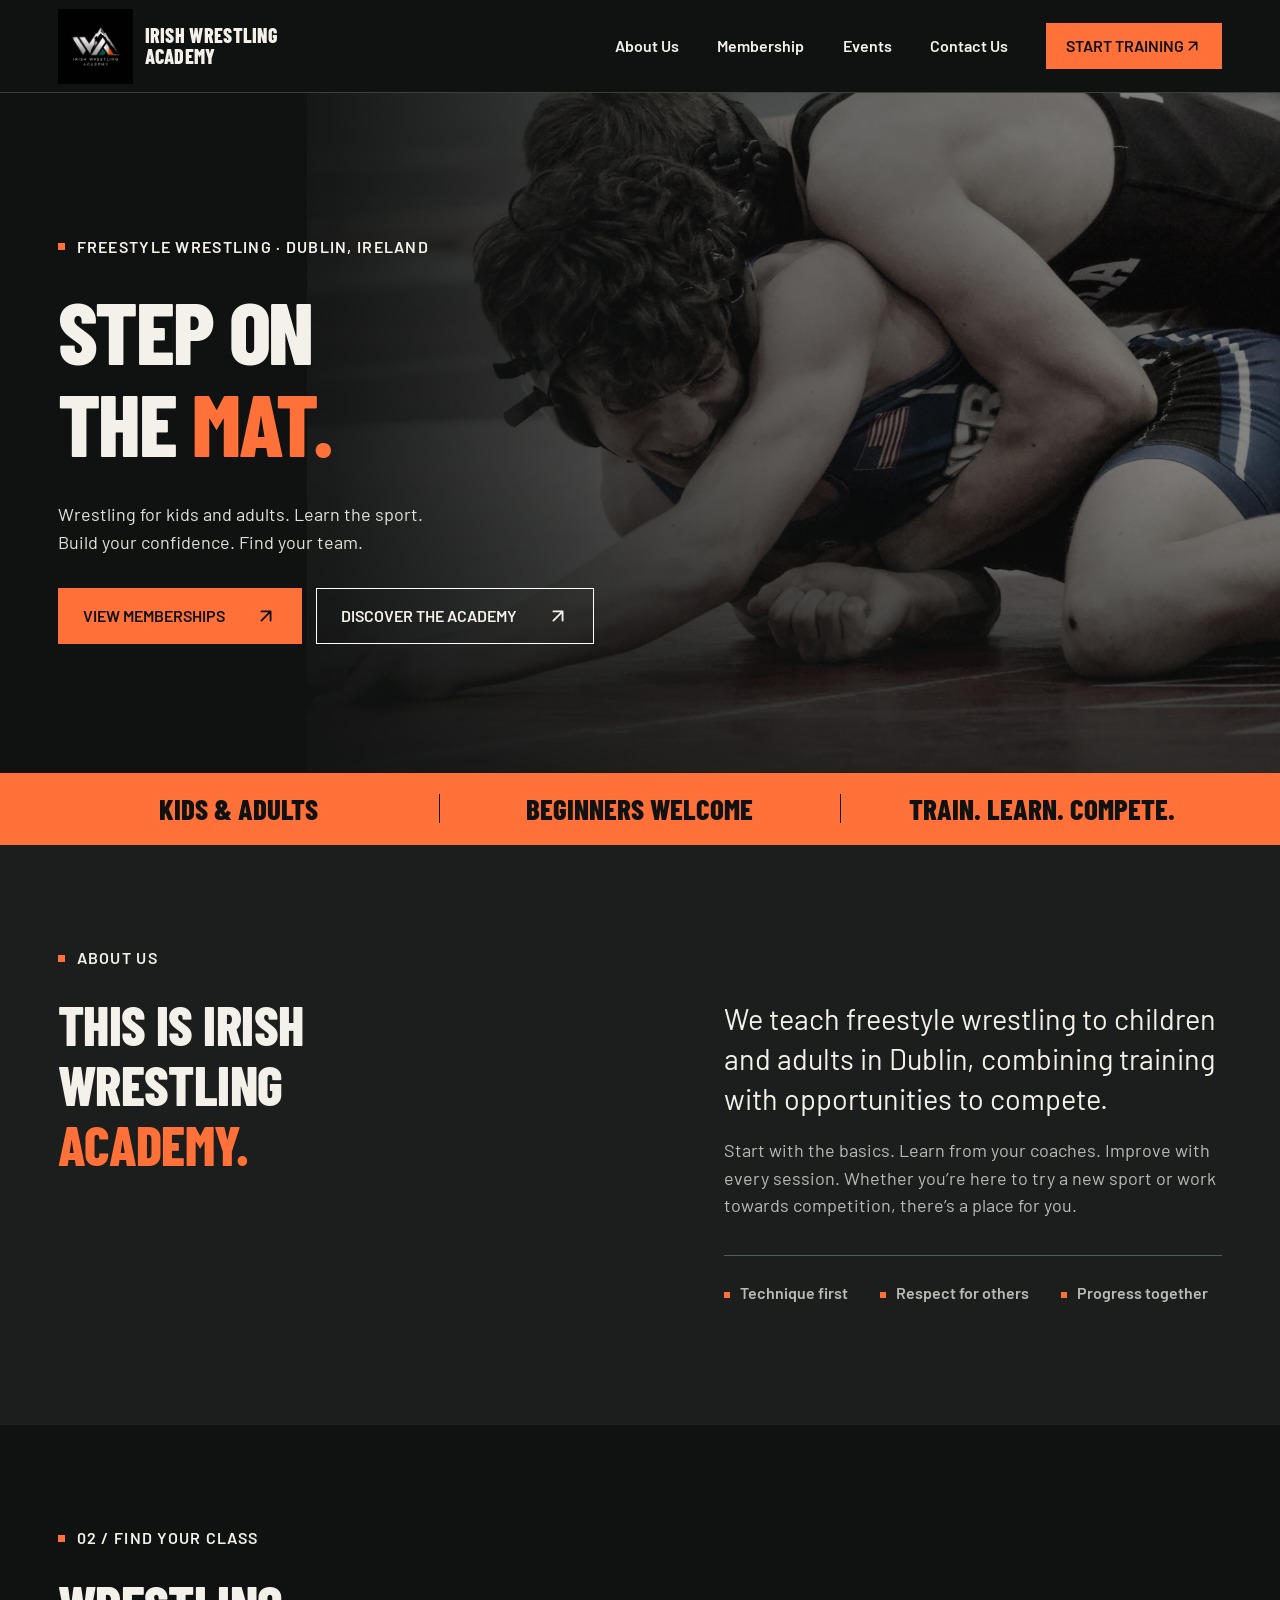
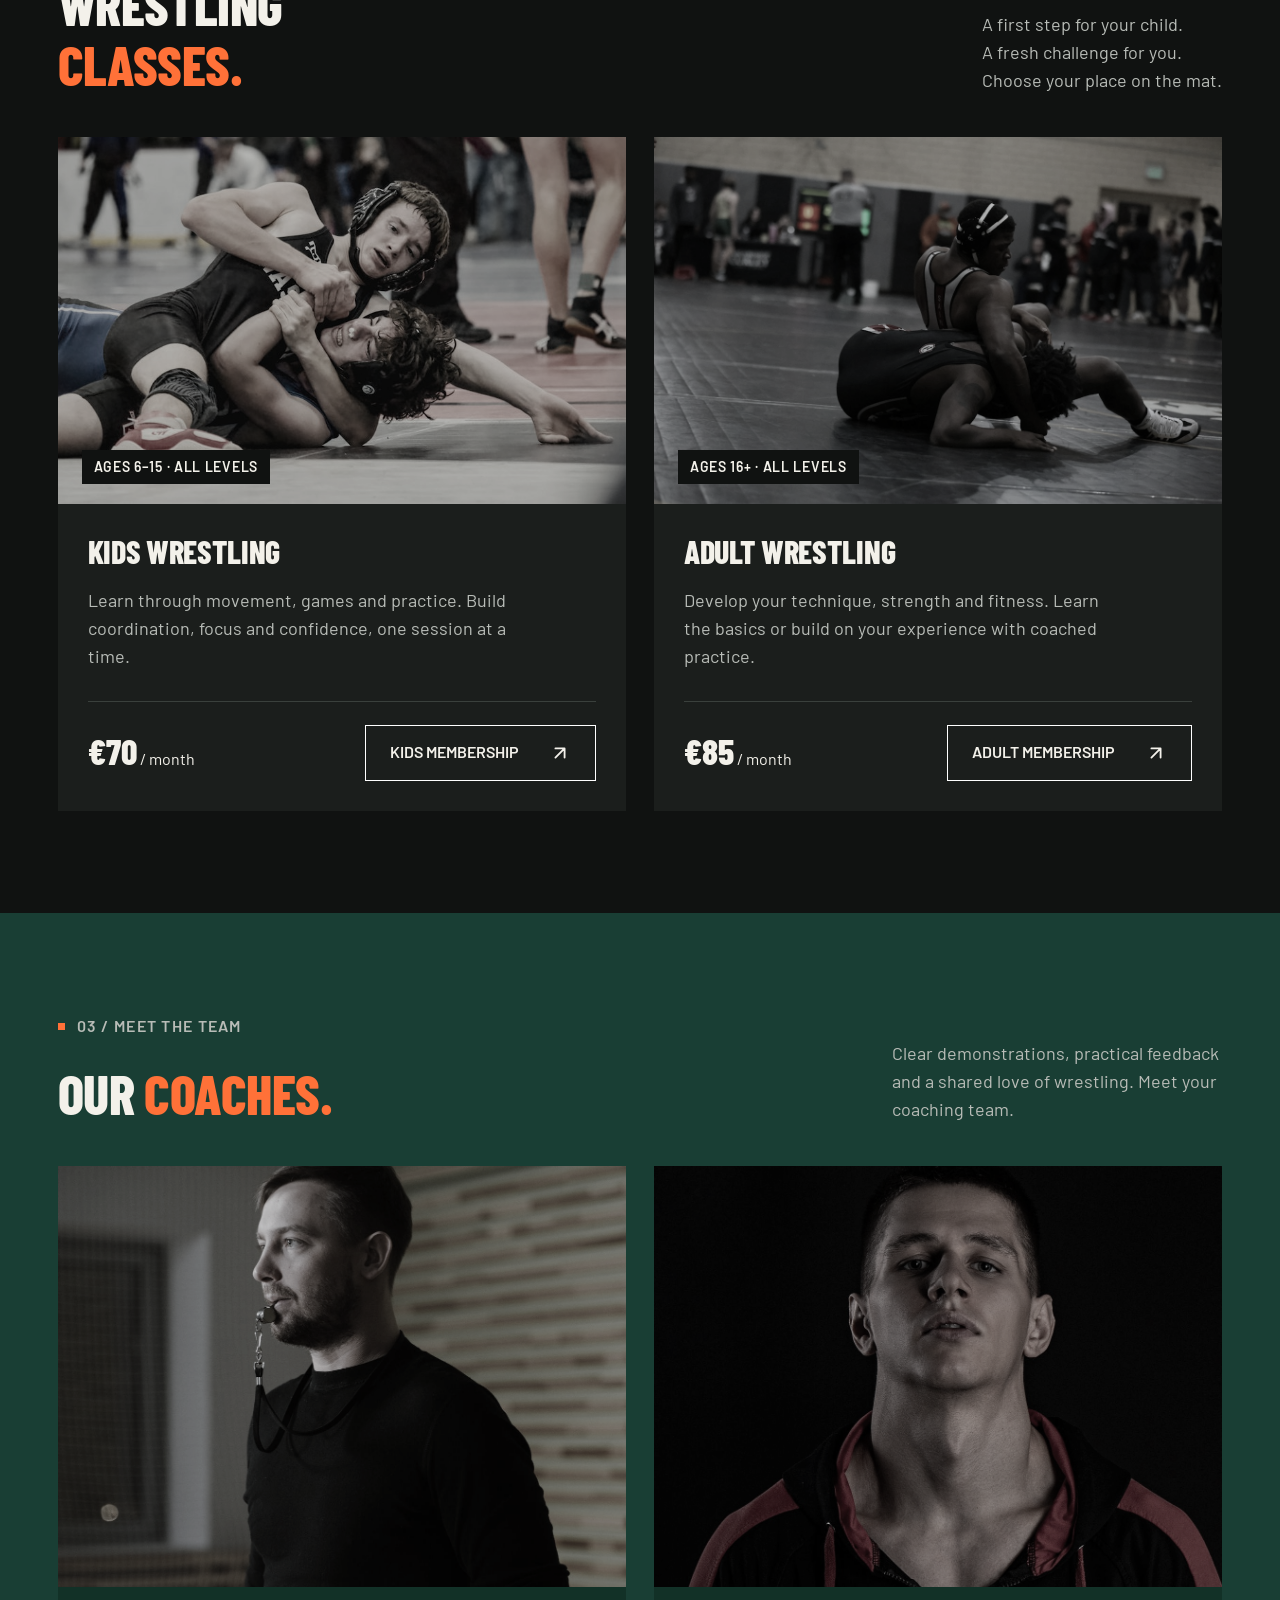
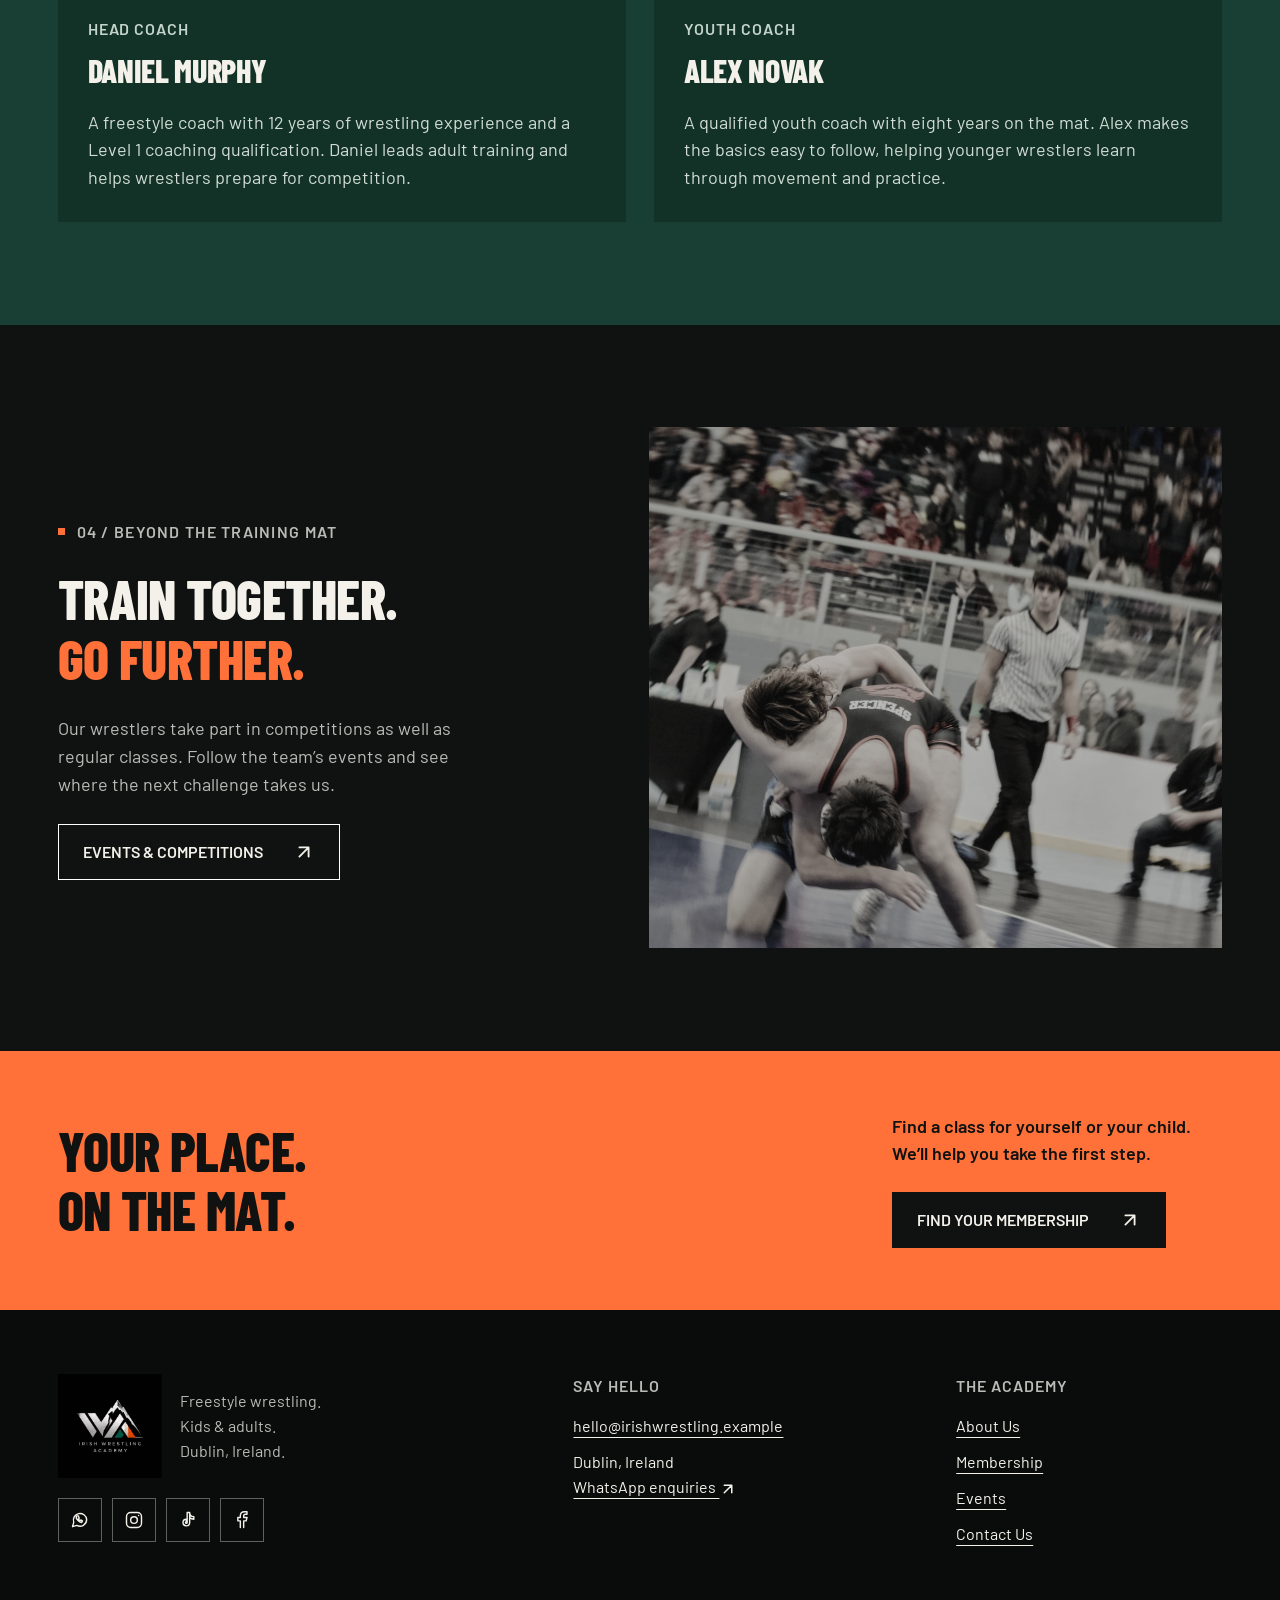
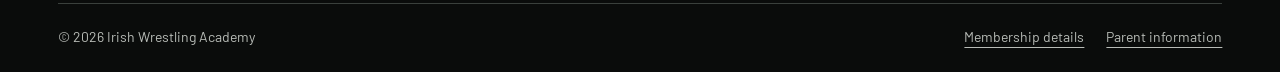
==== index.html @ 9dbd1cb7 "structure" ====
<!doctype html>
<html lang="en-IE">
    <head>
        <meta charset="UTF-8" />
        <meta name="viewport" content="width=device-width, initial-scale=1" />
        <meta
            name="description"
            content="Freestyle wrestling for children and adults in Dublin. Explore classes, meet the coaches and find your membership."
        />
        <!-- Local concept: remove noindex after the academy approves facts and a public domain. -->
        <meta name="robots" content="noindex, nofollow" />
        <meta name="theme-color" content="#101211" />
        <meta property="og:title" content="Irish Wrestling Academy | Freestyle Wrestling in Dublin" />
        <meta
            property="og:description"
            content="Freestyle wrestling for children and adults in Dublin. Explore classes, meet the coaches and find your membership."
        />
        <meta property="og:type" content="website" />
        <title>Irish Wrestling Academy | Freestyle Wrestling in Dublin</title>
        <link rel="icon" href="images/logo.jpg" type="image/jpeg" />
        <link rel="stylesheet" href="css/style.css" />
        <script src="js/main.js" defer></script>
    </head>
    <body>
        <a class="skip-link" href="#main">Skip to content</a>
        <header class="site-header">
            <div class="container header-inner">
                <a class="brand" href="index.html" aria-label="Irish Wrestling Academy home">
                    <img src="images/logo.jpg" alt="" width="640" height="640" />
                    <span class="brand__name">Irish Wrestling<br />Academy</span>
                </a>
                <button class="menu-toggle" type="button" aria-expanded="false" aria-controls="site-nav">
                    Menu <span class="menu-icon" aria-hidden="true"></span>
                </button>
                <nav class="site-nav" id="site-nav" aria-label="Main navigation">
                    <a href="index.html#about">About Us</a>
                    <a href="membership.html">Membership</a>
                    <a href="events.html">Events</a>
                    <a href="contact.html">Contact Us</a>
                    <a class="nav-cta" href="contact.html?interest=first-class#enquiry"
                        >Start Training <svg class="icon-arrow" xmlns="http://www.w3.org/2000/svg" width="24" height="24" viewBox="0 0 24 24" fill="none" stroke="currentColor" stroke-width="2" stroke-linecap="round" stroke-linejoin="round" aria-hidden="true" focusable="false"><path d="M7 17 17 7M7 7h10v10" /></svg></a
                    >
                </nav>
            </div>
        </header>
        <main id="main">
            <section class="hero" aria-labelledby="hero-title">
                <img
                    class="hero__image"
                    src="images/hero.jpg"
                    alt="Two wrestlers wearing protective headgear practise control on the mat."
                    width="2000"
                    height="1093"
                    fetchpriority="high"
                />
                <div class="container hero__content">
                    <p class="eyebrow">Freestyle wrestling · Dublin, Ireland</p>
                    <h1 id="hero-title">Step on<br />the <span class="accent">mat.</span></h1>
                    <p class="hero__description">
                        Wrestling for kids and adults. Learn the sport. Build your confidence. Find your team.
                    </p>
                    <div class="actions">
                        <a class="button" href="membership.html"
                            >View Memberships<svg class="icon-arrow button__arrow" xmlns="http://www.w3.org/2000/svg" width="24" height="24" viewBox="0 0 24 24" fill="none" stroke="currentColor" stroke-width="2" stroke-linecap="round" stroke-linejoin="round" aria-hidden="true" focusable="false"><path d="M7 17 17 7M7 7h10v10" /></svg></a
                        >
                        <a class="button button--outline" href="#about"
                            >Discover the Academy<svg class="icon-arrow button__arrow" xmlns="http://www.w3.org/2000/svg" width="24" height="24" viewBox="0 0 24 24" fill="none" stroke="currentColor" stroke-width="2" stroke-linecap="round" stroke-linejoin="round" aria-hidden="true" focusable="false"><path d="M7 17 17 7M7 7h10v10" /></svg></a
                        >
                    </div>
                </div>
            </section>

            <div class="statement-strip" aria-label="Training at a glance">
                <div class="container">
                    <span>Kids &amp; Adults</span>
                    <span class="statement-divider" aria-hidden="true"></span>
                    <span>Beginners Welcome</span>
                    <span class="statement-divider" aria-hidden="true"></span>
                    <span>Train. Learn. Compete.</span>
                </div>
            </div>

            <section class="section about" id="about" aria-labelledby="about-title">
                <div class="container">
                    <p class="eyebrow">About Us</p>
                    <div class="section-intro">
                        <h2 id="about-title">
                            This is Irish<br />Wrestling<br /><span class="accent">Academy.</span>
                        </h2>
                        <div class="section-intro__copy">
                            <p class="lead">
                                We teach freestyle wrestling to children and adults in Dublin, combining
                                training with opportunities to compete.
                            </p>
                            <p>
                                Start with the basics. Learn from your coaches. Improve with every session.
                                Whether you’re here to try a new sport or work towards competition, there’s a
                                place for you.
                            </p>
                            <ul class="about__values">
                                <li>Technique first</li>
                                <li>Respect for others</li>
                                <li>Progress together</li>
                            </ul>
                        </div>
                    </div>
                </div>
            </section>

            <section class="section" aria-labelledby="classes-title">
                <div class="container">
                    <p class="eyebrow">02 / Find your class</p>
                    <div class="section-heading">
                        <h2 id="classes-title">Wrestling<br /><span class="accent">classes.</span></h2>
                        <p>
                            A first step for your child.<br />A fresh challenge for you.<br />Choose your
                            place on the mat.
                        </p>
                    </div>
                    <div class="class-grid">
                        <article class="class-card">
                            <div class="class-card__image">
                                <img
                                    src="images/kids.jpg"
                                    alt="Young wrestlers in headgear practise a hold on a red mat."
                                    width="1100"
                                    height="532"
                                    loading="lazy"
                                />
                                <span class="class-card__tag">Ages 6–15 · All levels</span>
                            </div>
                            <div class="class-card__body">
                                <h3>Kids wrestling</h3>
                                <p>
                                    Learn through movement, games and practice. Build coordination, focus and
                                    confidence, one session at a time.
                                </p>
                                <div class="class-card__bottom">
                                    <span class="class-card__price"><strong>€70</strong> / month</span
                                    ><a class="button button--outline" href="membership.html#kids"
                                        >Kids Membership<svg class="icon-arrow button__arrow" xmlns="http://www.w3.org/2000/svg" width="24" height="24" viewBox="0 0 24 24" fill="none" stroke="currentColor" stroke-width="2" stroke-linecap="round" stroke-linejoin="round" aria-hidden="true" focusable="false"><path d="M7 17 17 7M7 7h10v10" /></svg></a
                                    >
                                </div>
                            </div>
                        </article>
                        <article class="class-card">
                            <div class="class-card__image">
                                <img
                                    src="images/training.jpg"
                                    alt="Two wrestlers in dark singlets work on control during a match."
                                    width="1200"
                                    height="800"
                                    loading="lazy"
                                />
                                <span class="class-card__tag">Ages 16+ · All levels</span>
                            </div>
                            <div class="class-card__body">
                                <h3>Adult wrestling</h3>
                                <p>
                                    Develop your technique, strength and fitness. Learn the basics or build on
                                    your experience with coached practice.
                                </p>
                                <div class="class-card__bottom">
                                    <span class="class-card__price"><strong>€85</strong> / month</span
                                    ><a class="button button--outline" href="membership.html#adults"
                                        >Adult Membership<svg class="icon-arrow button__arrow" xmlns="http://www.w3.org/2000/svg" width="24" height="24" viewBox="0 0 24 24" fill="none" stroke="currentColor" stroke-width="2" stroke-linecap="round" stroke-linejoin="round" aria-hidden="true" focusable="false"><path d="M7 17 17 7M7 7h10v10" /></svg></a
                                    >
                                </div>
                            </div>
                        </article>
                    </div>
                </div>
            </section>
            <section class="section coaches" id="coaches" aria-labelledby="coaches-title">
                <div class="container">
                    <div class="section-heading">
                        <div>
                            <p class="eyebrow">03 / Meet the team</p>
                            <h2 id="coaches-title">Our <span class="accent">coaches.</span></h2>
                        </div>
                        <p>
                            Clear demonstrations, practical feedback and a shared love of wrestling. Meet your
                            coaching team.
                        </p>
                    </div>
                    <div class="coach-grid">
                        <article class="coach-card">
                            <img
                                src="images/coach-daniel.jpg"
                                alt="Coach in a black training top holding a whistle in a sports hall."
                                width="1200"
                                height="1800"
                                loading="lazy"
                            />
                            <div class="coach-card__body">
                                <p class="small-label">Head coach</p>
                                <h3>Daniel Murphy</h3>
                                <p>
                                    A freestyle coach with 12 years of wrestling experience and a Level 1
                                    coaching qualification. Daniel leads adult training and helps wrestlers
                                    prepare for competition.
                                </p>
                            </div>
                        </article>
                        <article class="coach-card">
                            <img
                                src="images/coach-alex.jpg"
                                alt="Man wearing a dark sports jacket against a black background."
                                width="1200"
                                height="1305"
                                loading="lazy"
                            />
                            <div class="coach-card__body">
                                <p class="small-label">Youth coach</p>
                                <h3>Alex Novak</h3>
                                <p>
                                    A qualified youth coach with eight years on the mat. Alex makes the basics
                                    easy to follow, helping younger wrestlers learn through movement and
                                    practice.
                                </p>
                            </div>
                        </article>
                    </div>
                </div>
            </section>

            <section class="section" aria-labelledby="competition-title">
                <div class="container competition-feature">
                    <div class="competition-feature__copy">
                        <p class="eyebrow">04 / Beyond the training mat</p>
                        <h2 id="competition-title">
                            Train together.<br /><span class="accent">Go further.</span>
                        </h2>
                        <p>
                            Our wrestlers take part in competitions as well as regular classes. Follow the
                            team’s events and see where the next challenge takes us.
                        </p>
                        <a class="button button--outline" href="events.html"
                            >Events & Competitions<svg class="icon-arrow button__arrow" xmlns="http://www.w3.org/2000/svg" width="24" height="24" viewBox="0 0 24 24" fill="none" stroke="currentColor" stroke-width="2" stroke-linecap="round" stroke-linejoin="round" aria-hidden="true" focusable="false"><path d="M7 17 17 7M7 7h10v10" /></svg></a
                        >
                    </div>
                    <img
                        src="images/competition.jpg"
                        alt="Two wrestlers compete as a referee and spectators watch."
                        width="1400"
                        height="933"
                        loading="lazy"
                    />
                </div>
            </section>
            <section class="cta-section" aria-labelledby="cta-title">
                <div class="container cta-inner">
                    <h2 id="cta-title">Your place.<br />On the mat.</h2>
                    <div>
                        <p>Find a class for yourself or your child. We’ll help you take the first step.</p>
                        <a class="button button--dark" href="membership.html"
                            >Find Your Membership<svg class="icon-arrow button__arrow" xmlns="http://www.w3.org/2000/svg" width="24" height="24" viewBox="0 0 24 24" fill="none" stroke="currentColor" stroke-width="2" stroke-linecap="round" stroke-linejoin="round" aria-hidden="true" focusable="false"><path d="M7 17 17 7M7 7h10v10" /></svg></a
                        >
                    </div>
                </div>
            </section>
        </main>
        <footer class="site-footer">
            <div class="container">
                <div class="footer-main">
                    <div>
                        <a class="footer-brand" href="index.html" aria-label="Irish Wrestling Academy home">
                            <img
                                src="images/logo.jpg"
                                alt="Irish Wrestling Academy logo"
                                width="640"
                                height="640"
                                loading="lazy"
                            />
                            <p>Freestyle wrestling.<br />Kids &amp; adults.<br />Dublin, Ireland.</p>
                        </a>
                        <div class="social-links">
                            <a
                                class="social-link"
                                href="contact.html#channels"
                                aria-label="WhatsApp contact details"
                                ><svg viewBox="0 0 24 24" aria-hidden="true">
                                    <path d="M20 11.5a8 8 0 0 1-11.8 7L3 20l1.5-5.1A8 8 0 1 1 20 11.5Z" />
                                    <path d="M8 7c-2 3 3 8 6 8l1-2-2-1-1 1-2-2 1-1-1-3Z" /></svg></a
                            ><a
                                class="social-link"
                                href="contact.html#channels"
                                aria-label="Instagram contact details"
                                ><svg viewBox="0 0 24 24" aria-hidden="true">
                                    <rect x="3" y="3" width="18" height="18" rx="5" />
                                    <circle cx="12" cy="12" r="4" />
                                    <path d="M17.5 6.5h.01" /></svg></a
                            ><a
                                class="social-link"
                                href="contact.html#channels"
                                aria-label="TikTok contact details"
                                ><svg viewBox="0 0 24 24" aria-hidden="true">
                                    <path
                                        d="M14 3v12a4 4 0 1 1-4-4v3a1 1 0 1 0 1 1V3h3c0 3 2 5 5 5v3c-2 0-4-1-5-2"
                                    /></svg></a
                            ><a
                                class="social-link"
                                href="contact.html#channels"
                                aria-label="Facebook contact details"
                                ><svg viewBox="0 0 24 24" aria-hidden="true">
                                    <path
                                        d="M14 21v-8h3l1-4h-4V7c0-1 .5-2 2-2h2V2h-3c-4 0-5 2-5 5v2H7v4h3v8"
                                    /></svg
                            ></a>
                        </div>
                    </div>
                    <div class="footer-column">
                        <span class="small-label">Say hello</span>
                        <a href="contact.html#contact-info">hello@irishwrestling.example</a>
                        <p>Dublin, Ireland</p>
                        <a href="contact.html#channels"
                            >WhatsApp enquiries <svg class="icon-arrow" xmlns="http://www.w3.org/2000/svg" width="24" height="24" viewBox="0 0 24 24" fill="none" stroke="currentColor" stroke-width="2" stroke-linecap="round" stroke-linejoin="round" aria-hidden="true" focusable="false"><path d="M7 17 17 7M7 7h10v10" /></svg></a
                        >
                    </div>
                    <nav class="footer-column" aria-label="Footer navigation">
                        <span class="small-label">The academy</span>
                        <a href="index.html#about">About Us</a>
                        <a href="membership.html">Membership</a>
                        <a href="events.html">Events</a>
                        <a href="contact.html">Contact Us</a>
                    </nav>
                </div>
                <div class="footer-bottom">
                    <p>© 2026 Irish Wrestling Academy</p>
                    <div class="footer-policies">
                        <a href="membership.html#membership-details">Membership details</a>
                        <a href="contact.html#safeguarding">Parent information</a>
                    </div>
                </div>
            </div>
        </footer>
    </body>
</html>
---- css/style.css ----
/* Irish Wrestling Academy — shared layout and visual system. */
:root {
    --color-background: #101211;
    --color-surface: #1b1e1c;
    --color-text: #f3f1ea;
    --color-muted: #b8bcb7;
    --color-accent: #ff7138;
    --color-accent-hover: #ff8d60;
    --color-green: #193e34;
    --color-line: #3a403c;
    --font-main: "Barlow", Arial, sans-serif;
    --font-heading: "Barlow Condensed", Impact, sans-serif;
    --text-body: 1.125rem;
    --text-ui: 1rem;
    --text-caption: .875rem;
    --container-width: 1280px;
    --section-space: clamp(72px, 8vw, 120px);
    --gutter: clamp(20px, 4.5vw, 72px);
}

@font-face {
    font-family: "Barlow";
    src: url("../fonts/barlow-regular.ttf") format("truetype");
    font-style: normal;
    font-weight: 400;
    font-display: swap;
}

@font-face {
    font-family: "Barlow";
    src: url("../fonts/barlow-semibold.ttf") format("truetype");
    font-style: normal;
    font-weight: 600;
    font-display: swap;
}

@font-face {
    font-family: "Barlow Condensed";
    src: url("../fonts/barlow-condensed-extrabold.ttf") format("truetype");
    font-style: normal;
    font-weight: 800;
    font-display: swap;
}

* {
    min-width: 0;
    box-sizing: border-box;
}

html {
    scroll-behavior: smooth;
    scroll-padding-top: 120px;
}

body {
    margin: 0;
    background: var(--color-background);
    color: var(--color-text);
    font-family: var(--font-main);
    font-size: var(--text-body);
    line-height: 1.55;
    -webkit-font-smoothing: antialiased;
    overflow-wrap: anywhere;
}

body:has(dialog[open]) {
    overflow: hidden;
}

img {
    display: block;
    width: 100%;
    height: auto;
}

button, input, select, textarea {
    font: inherit;
}

button, a, input, select, textarea, summary {
    -webkit-tap-highlight-color: transparent;
}

button {
    text-transform: uppercase;
    cursor: pointer;
}

a {
    color: inherit;
    text-underline-offset: 5px;
}

:focus-visible {
    outline: 3px solid var(--color-accent);
    outline-offset: 6px;
}

::selection {
    background: var(--color-accent);
    color: var(--color-background);
}

h1, h2, h3, p {
    margin: 0;
}

h1, h2, h3, .display {
    font-family: var(--font-heading);
    font-weight: 800;
    line-height: 1.1;
    text-transform: uppercase;
    letter-spacing: -.01em;
}

h2 {
    font-size: clamp(2rem, 1.4rem + 2.5vw, 3.75rem);
}

h3 {
    font-size: clamp(1.5rem, 1.2rem + 1vw, 2rem);
}

p + p {
    margin-top: 18px;
}

.container {
    width: min(var(--container-width), calc(100% - var(--gutter) * 2));
    margin-inline: auto;
}

.section {
    padding-block: var(--section-space);
}

.accent {
    color: var(--color-accent);
}

.eyebrow {
    display: flex;
    align-items: center;
    gap: 12px;
    margin-bottom: 26px;
    font-size: var(--text-ui);
    font-weight: 600;
    line-height: 1.4;
    letter-spacing: .08em;
    text-transform: uppercase;
}

.eyebrow::before {
    content: "";
    flex: 0 0 7px;
    height: 7px;
    background: var(--color-accent);
}

.small-label {
    font-size: var(--text-ui);
    font-weight: 600;
    letter-spacing: .06em;
    text-transform: uppercase;
}

.muted {
    color: var(--color-muted);
}

.button {
    text-transform: uppercase;
    text-align: center;
    max-width: 100%;
    display: inline-flex;
    justify-content: center;
    align-items: center;
    gap: 30px;
    min-height: 56px;
    padding: 15px 24px;
    border: 1px solid var(--color-accent);
    background: var(--color-accent);
    color: var(--color-background);
    text-decoration: none;
    font-size: var(--text-ui);
    font-weight: 600;
    line-height: 1.4;
    transition: background .2s ease, border-color .2s ease;
}

.button:hover {
    background: var(--color-accent-hover);
    border-color: var(--color-accent-hover);
}

.button--outline {
    border-color: #fff;
    color: var(--color-text);
    background: transparent;
}

.button--outline:hover {
    background: var(--color-text);
    border-color: var(--color-text);
    color: var(--color-background);
}

.button--dark {
    background: var(--color-background);
    border-color: var(--color-background);
    color: var(--color-text);
}

.button--dark:hover {
    background: var(--color-green);
    border-color: var(--color-green);
}

.icon-arrow {
    display: inline-block;
    flex: 0 0 auto;
    width: 18px;
    height: 18px;
    vertical-align: middle;
}

.button__arrow {
    width: 22px;
    height: 22px;
}

.button:disabled {
    cursor: not-allowed;
    opacity: .6;
}

.text-link {
    display: inline-flex;
    align-items: center;
    gap: 22px;
    min-height: 44px;
    font-size: var(--text-ui);
    font-weight: 600;
    text-decoration: underline;
}

.actions {
    display: flex;
    flex-wrap: wrap;
    gap: 14px;
    margin-top: 32px;
}

.skip-link {
    position: fixed;
    z-index: 100;
    top: 12px;
    left: 12px;
    padding: 12px 20px;
    background: var(--color-text);
    color: var(--color-background);
    transform: translateY(-150%);
}

.skip-link:focus {
    transform: none;
}

.site-header {
    position: sticky;
    top: 0;
    z-index: 30;
    border-bottom: 1px solid var(--color-line);
    background: #101211;
}

.header-inner {
    display: flex;
    align-items: center;
    justify-content: space-between;
    gap: 24px;
    min-height: 92px;
}

.brand {
    display: flex;
    align-items: center;
    gap: 12px;
    text-decoration: none;
    flex-shrink: 0;
}

.brand img {
    width: 75px;
    height: 75px;
    object-fit: contain;
}

.brand__name {
    font-family: var(--font-heading);
    font-size: 1.25rem;
    line-height: 1.05;
    letter-spacing: .015em;
    text-transform: uppercase;
}

.site-nav {
    display: flex;
    flex-wrap: wrap;
    justify-content: flex-end;
    align-items: center;
    gap: clamp(22px, 3vw, 44px);
}

.site-nav a {
    min-height: 44px;
    display: inline-flex;
    align-items: center;
    font-size: var(--text-ui);
    font-weight: 600;
    text-decoration: none;
}

.site-nav a:hover, .site-nav a[aria-current="page"] {
    color: var(--color-accent);
}

.site-nav .nav-cta {
    text-transform: uppercase;
    min-height: 46px;
    padding: 10px 20px;
    background: var(--color-accent);
    color: var(--color-background);
}

.site-nav .nav-cta:hover {
    background: var(--color-accent-hover);
    color: var(--color-background);
}

.menu-toggle {
    display: none;
    min-width: 48px;
    min-height: 48px;
    border: 1px solid var(--color-line);
    background: none;
    color: var(--color-text);
    font-size: var(--text-ui);
}

.hero {
    position: relative;
    isolation: isolate;
    min-height: 680px;
    display: flex;
    align-items: center;
    overflow: hidden;
}

.hero__image {
    position: absolute;
    z-index: -2;
    inset: 0 0 0 auto;
    width: 76%;
    height: 100%;
    object-fit: cover;
    object-position: 65% 50%;
    filter: saturate(.25) brightness(.65);
}

.hero::after {
    content: "";
    position: absolute;
    z-index: -1;
    inset: 0;
    background: linear-gradient(90deg, #101211 8%, #101211e8 26%, #10121155 62%, #10121105 100%), linear-gradient(0deg, #101211a8, transparent 45%);
}

.hero__content {
    padding-block: 70px 56px;
}

.hero h1 {
    max-width: 800px;
    font-size: clamp(3rem, 1.5rem + 5vw, 5.5rem);
    line-height: 1.05;
    letter-spacing: -.025em;
}

.hero__description {
    max-width: 395px;
    margin-top: 32px;
    color: #e3e3dc;
    font-size: var(--text-body);
}

.statement-strip {
    padding-block: 20px;
    background: var(--color-accent);
    color: var(--color-background);
}

.statement-strip .container {
    display: grid;
    grid-template-columns: minmax(0, 1fr) 1px minmax(0, 1fr) 1px minmax(0, 1fr);
    align-items: center;
    gap: 20px;
    font-family: var(--font-heading);
    font-size: clamp(1.25rem, 1rem + 1vw, 2rem);
    line-height: 1.1;
    text-transform: uppercase;
    text-align: center;
}

.statement-divider {
    width: 1px;
    height: 1em;
    background: currentColor;
}

.menu-icon {
    display: inline-block;
    width: 13px;
    height: 10px;
    margin-left: 7px;
    border-top: 1px solid currentColor;
    border-bottom: 1px solid currentColor;
    vertical-align: middle;
}

.parent-information {
    max-width: 760px;
}

.parent-information li {
    color: var(--color-muted);
}

.section-intro {
    display: grid;
    grid-template-columns: 1.15fr 1fr;
    gap: 8%;
    align-items: start;
}

.section-intro__copy {
    padding-top: 4px;
    color: var(--color-muted);
    max-width: 510px;
}

.section-intro__copy .lead {
    color: var(--color-text);
    font-size: clamp(1.375rem, 1rem + 1vw, 1.875rem);
    line-height: 1.38;
}

.about {
    background: var(--color-surface);
}

.about__values {
    display: flex;
    flex-wrap: wrap;
    gap: 18px 32px;
    margin-top: 35px;
    padding: 25px 0 0;
    border-top: 1px solid #535b55;
    list-style: none;
    font-size: var(--text-ui);
    font-weight: 600;
}

.about__values li::before {
    content: "";
    display: inline-block;
    width: 6px;
    height: 6px;
    margin-right: 10px;
    vertical-align: middle;
    background: var(--color-accent);
}

.section-heading {
    display: flex;
    align-items: end;
    justify-content: space-between;
    gap: 30px;
    margin-bottom: 42px;
}

.section-heading p {
    max-width: 330px;
    color: var(--color-muted);
}

.class-grid {
    display: grid;
    grid-template-columns: 1fr 1fr;
    gap: 28px;
}

.class-card {
    background: var(--color-surface);
}

.class-card__image {
    position: relative;
    overflow: hidden;
}

.class-card__image img {
    aspect-ratio: 1.55;
    object-fit: cover;
    filter: saturate(.25) brightness(.8);
    transition: transform .4s ease;
}

.class-card:hover .class-card__image img {
    transform: scale(1.025);
}

.class-card__tag {
    position: absolute;
    left: 24px;
    bottom: 20px;
    padding: 6px 12px;
    background: var(--color-background);
    font-size: var(--text-caption);
    font-weight: 600;
    text-transform: uppercase;
    letter-spacing: .05em;
}

.class-card__body {
    padding: 30px;
}

.class-card__body h3 {
    font-size: clamp(1.5rem, 1.2rem + 1vw, 2rem);
}

.class-card__body p {
    margin-top: 18px;
    color: var(--color-muted);
    max-width: 440px;
}

.class-card__bottom {
    display: flex;
    justify-content: space-between;
    align-items: center;
    gap: 20px;
    margin-top: 30px;
    padding-top: 23px;
    border-top: 1px solid var(--color-line);
}

.class-card__price {
    font-size: var(--text-ui);
}

.class-card__price strong {
    font-family: var(--font-heading);
    font-size: 2.25rem;
    line-height: 1;
}

.coaches {
    background: var(--color-green);
}

.coach-grid {
    display: grid;
    grid-template-columns: repeat(2, minmax(0, 1fr));
    gap: 28px;
}

.coach-card {
    background: #123127;
}

.coach-card > img {
    aspect-ratio: 1.35;
    object-fit: cover;
    object-position: 50% 30%;
    filter: saturate(.25) brightness(.85);
}

.coach-card__body {
    padding: 30px;
}

.coach-card__body .small-label {
    margin-bottom: 12px;
    color: #c4d4cc;
}

.coach-card__body h3 {
    font-size: clamp(1.5rem, 1.2rem + 1vw, 2rem);
    margin-bottom: 20px;
}

.coach-card__body > p:last-child {
    margin-top: 0;
    color: #d1ddd6;
    font-size: var(--text-body);
}

.competition-feature {
    display: grid;
    grid-template-columns: 1fr 1.15fr;
    gap: 8%;
    align-items: center;
}

.competition-feature__copy > p {
    color: var(--color-muted);
    margin-block: 26px;
    max-width: 440px;
}

.competition-feature img {
    aspect-ratio: 1.1;
    object-fit: cover;
    filter: saturate(.25) brightness(.8);
}

.cta-section {
    background: var(--color-accent);
    color: var(--color-background);
    padding-block: 62px;
}

.cta-inner {
    display: flex;
    align-items: center;
    justify-content: space-between;
    gap: 50px;
}

.cta-inner h2 {
    font-size: clamp(2rem, 1.4rem + 2.5vw, 3.75rem);
}

.cta-inner p {
    max-width: 330px;
    margin-bottom: 24px;
    font-weight: 600;
}

.site-footer {
    padding-block: 64px 24px;
    background: #0a0c0b;
}

.footer-main {
    display: grid;
    grid-template-columns: minmax(0, 1.4fr) minmax(0, 1fr) minmax(0, .8fr);
    gap: 50px;
    padding-bottom: 45px;
}

.footer-main > * {
    min-width: 0;
}

.footer-brand {
    display: flex;
    align-items: center;
    gap: 18px;
    text-decoration: none;
}

.footer-brand img {
    width: 104px;
    height: 104px;
    object-fit: contain;
}

.footer-brand p {
    max-width: 200px;
    font-size: var(--text-ui);
    color: var(--color-muted);
}

.footer-column .small-label {
    display: block;
    margin-bottom: 15px;
    color: var(--color-muted);
}

.footer-column p, .footer-column a {
    font-size: var(--text-ui);
    overflow-wrap: anywhere;
}

.footer-column a {
    display: block;
    width: fit-content;
    min-height: 36px;
}

.social-links {
    display: flex;
    gap: 10px;
    margin-top: 20px;
}

.social-link {
    display: inline-flex;
    align-items: center;
    justify-content: center;
    width: 44px;
    height: 44px;
    border: 1px solid #5c625e;
    text-decoration: none;
}

.social-link:hover {
    background: var(--color-accent);
    color: var(--color-background);
}

.social-link svg {
    width: 20px;
    height: 20px;
    fill: none;
    stroke: currentColor;
    stroke-width: 1.7;
    stroke-linecap: round;
    stroke-linejoin: round;
}

.footer-bottom {
    display: flex;
    flex-wrap: wrap;
    justify-content: space-between;
    gap: 16px;
    padding-top: 22px;
    border-top: 1px solid var(--color-line);
    color: var(--color-muted);
    font-size: var(--text-caption);
}

.footer-policies {
    display: flex;
    flex-wrap: wrap;
    gap: 10px 22px;
}

.page-hero {
    padding-block: 70px 60px;
    border-bottom: 1px solid var(--color-line);
}

.page-hero h1 {
    font-size: clamp(3rem, 1.5rem + 5vw, 5.5rem);
    max-width: 950px;
}

.page-hero p:not(.eyebrow) {
    margin-top: 26px;
    max-width: 560px;
    color: var(--color-muted);
    font-size: 1.25rem;
}

.page-hero__layout {
    display: grid;
    grid-template-columns: 1.6fr 1fr;
    gap: 50px;
    align-items: center;
}

.page-hero__layout img {
    aspect-ratio: 1.2;
    object-fit: cover;
    filter: saturate(.23) brightness(.78);
}

.page-tabs {
    display: flex;
    flex-wrap: wrap;
    gap: 12px 32px;
    padding-block: 25px;
    border-bottom: 1px solid var(--color-line);
}

.page-tabs a {
    min-height: 44px;
    display: inline-flex;
    align-items: center;
    gap: 15px;
    text-decoration: none;
    font-size: var(--text-ui);
    font-weight: 600;
}

.page-tabs a:hover {
    color: var(--color-accent);
}

.membership-section + .membership-section {
    border-top: 1px solid var(--color-line);
}

.membership-layout {
    display: grid;
    grid-template-columns: 1.1fr 1fr;
    gap: 8%;
    align-items: start;
}

.membership-description > p {
    max-width: 530px;
    margin-block: 26px;
    color: var(--color-muted);
}

.membership-description img {
    aspect-ratio: 1.7;
    object-fit: cover;
    filter: saturate(.25) brightness(.8);
}

.membership-plan {
    padding: 36px;
    background: var(--color-surface);
    border-top: 4px solid var(--color-accent);
}

.plan-price {
    display: flex;
    flex-wrap: wrap;
    align-items: baseline;
    gap: 12px;
    margin-block: 20px 12px;
}

.plan-price strong {
    font-family: var(--font-heading);
    font-size: clamp(3.5rem, 2rem + 4vw, 5rem);
    line-height: 1;
    letter-spacing: -.04em;
}

.plan-price span {
    color: var(--color-muted);
    font-size: var(--text-ui);
}

.plan-meta {
    display: flex;
    flex-wrap: wrap;
    gap: 8px 20px;
    padding-block: 16px;
    border-block: 1px solid #555c56;
    font-size: var(--text-ui);
}

.check-list {
    list-style: none;
    padding: 0;
    margin-block: 24px;
}

.check-list li {
    position: relative;
    padding-left: 25px;
    margin-bottom: 12px;
    font-size: var(--text-ui);
}

.check-list li::before {
    content: "";
    position: absolute;
    top: .6em;
    left: 0;
    width: 6px;
    height: 6px;
    background: var(--color-accent);
}

.membership-plan .button {
    width: 100%;
}

.plan-note {
    margin-top: 14px;
    font-size: var(--text-ui);
    color: var(--color-muted);
}

.timetable-section {
    background: var(--color-green);
}

.timetable {
    width: 100%;
    table-layout: fixed;
    border-collapse: collapse;
    margin-top: 35px;
    text-align: left;
}

.timetable caption {
    text-align: left;
    padding-bottom: 18px;
    color: #d0ded5;
}

.timetable th {
    padding: 14px 16px;
    border-bottom: 1px solid #7d9588;
    font-size: var(--text-ui);
    text-transform: uppercase;
    letter-spacing: .05em;
}

.timetable td {
    padding: 20px 16px;
    border-bottom: 1px solid #557165;
    font-size: var(--text-body);
}

.table-note {
    margin-top: 22px;
    font-size: var(--text-ui);
    color: #c4d4cb;
}

.first-class-grid {
    display: grid;
    grid-template-columns: repeat(3, 1fr);
    gap: 32px;
    margin-block: 44px;
}

.step {
    padding-top: 20px;
    border-top: 1px solid var(--color-line);
}

.step__number {
    display: block;
    margin-bottom: 25px;
    color: var(--color-accent);
    font-family: var(--font-heading);
    font-size: 2.625rem;
}

.step h3 {
    font-size: 1.875rem;
    margin-bottom: 15px;
}

.step p {
    font-size: var(--text-ui);
    color: var(--color-muted);
}

.trial-prices {
    display: flex;
    flex-wrap: wrap;
    gap: 16px 40px;
    font-size: var(--text-body);
}

.trial-prices strong {
    color: var(--color-accent);
}

.faq-section {
    background: var(--color-surface);
}

.faq-layout {
    display: grid;
    grid-template-columns: .8fr 1.2fr;
    gap: 8%;
}

.faq-list details {
    border-bottom: 1px solid #5b625b;
}

.faq-list summary {
    position: relative;
    padding: 24px 35px 24px 0;
    font-size: 1.125rem;
    font-weight: 600;
    cursor: pointer;
    list-style: none;
}

.faq-list summary::-webkit-details-marker {
    display: none;
}

.faq-list summary::after {
    content: "";
    position: absolute;
    top: 50%;
    right: 8px;
    width: 9px;
    height: 9px;
    border-right: 2px solid var(--color-accent);
    border-bottom: 2px solid var(--color-accent);
    transform: translateY(-70%) rotate(45deg);
}

.faq-list details[open] summary::after {
    transform: translateY(-20%) rotate(225deg);
}

.faq-list details > p {
    padding: 0 20px 24px 0;
    color: var(--color-muted);
    font-size: var(--text-ui);
}

.events-grid {
    display: grid;
    grid-template-columns: repeat(2, 1fr);
    gap: 30px;
}

.event-card {
    background: var(--color-surface);
}

.event-card__photo {
    position: relative;
}

.event-card__photo img {
    aspect-ratio: 1.7;
    object-fit: cover;
    filter: saturate(.25) brightness(.75);
}

.event-date {
    position: absolute;
    top: 20px;
    left: 20px;
    display: grid;
    place-items: center;
    min-width: 70px;
    padding: 8px;
    color: var(--color-background);
    background: var(--color-accent);
    font-size: var(--text-caption);
    text-transform: uppercase;
}

.event-date strong {
    font-family: var(--font-heading);
    font-size: 2.5rem;
    line-height: 1;
}

.event-card__body {
    padding: 30px;
}

.event-card__body .small-label {
    color: var(--color-muted);
    margin-bottom: 15px;
}

.event-card__body p:not(.small-label) {
    margin-block: 20px;
    color: var(--color-muted);
}

.event-details {
    margin-block: 20px;
    font-size: var(--text-ui);
}

.event-details div {
    display: grid;
    grid-template-columns: 80px 1fr;
    gap: 15px;
    margin-bottom: 6px;
}

.event-details dt {
    color: var(--color-muted);
}

.event-details dd {
    margin: 0;
}

.contact-layout {
    display: grid;
    grid-template-columns: .85fr 1.15fr;
    gap: 9%;
    align-items: start;
}

.contact-info__item {
    border-bottom: 1px solid var(--color-line);
    padding-block: 26px;
}

.contact-info__item:first-of-type {
    padding-top: 0;
}

.contact-info__item h2 {
    font-size: 2rem;
    margin-bottom: 12px;
}

.contact-info__item p {
    font-size: var(--text-ui);
    color: var(--color-muted);
}

.contact-info__item a {
    display: inline-flex;
    align-items: center;
    min-height: 44px;
    font-size: var(--text-body);
}

.contact-form {
    background: var(--color-surface);
    padding: 36px;
}

.contact-form h2 {
    font-size: clamp(2rem, 1.4rem + 2.5vw, 3.375rem);
}

.form-note {
    margin-top: 15px;
    color: var(--color-muted);
    font-size: var(--text-ui);
}

.form-fields {
    display: grid;
    grid-template-columns: 1fr 1fr;
    gap: 24px;
    margin-top: 30px;
}

.form-field--full {
    grid-column: 1 / -1;
}

.form-field label {
    display: block;
    margin-bottom: 9px;
    font-size: var(--text-ui);
    font-weight: 600;
}

.form-field input, .form-field select, .form-field textarea {
    display: block;
    width: 100%;
    padding: 12px 14px;
    min-height: 48px;
    border: 1px solid #727b73;
    border-radius: 0;
    background: var(--color-background);
    color: var(--color-text);
}

.form-field textarea {
    min-height: 135px;
    resize: vertical;
}

.field-hint {
    margin-top: 7px;
    color: var(--color-muted);
    font-size: var(--text-ui);
}

.contact-form .button {
    margin-top: 24px;
}

.form-result {
    margin-top: 24px;
    padding: 20px;
    border-left: 3px solid var(--color-accent);
    background: var(--color-background);
    font-size: var(--text-ui);
    overflow-wrap: anywhere;
}

.form-result[hidden] {
    display: none;
}

.form-result h3 {
    font-size: 1.6875rem;
    margin-bottom: 12px;
}

.enquiry-message {
    white-space: pre-wrap;
    color: var(--color-muted);
    margin-top: 12px;
}

.policy-section {
    border-top: 1px solid var(--color-line);
}

.policy-section h2 {
    font-size: 2.625rem;
    margin-bottom: 25px;
}

.policy-section p {
    max-width: 760px;
    color: var(--color-muted);
    font-size: var(--text-ui);
}

@media (max-width: 1050px) {
    .brand__name {
        display: none;
    }

    .site-nav {
        gap: 24px;
    }

    .hero {
        min-height: 650px;
    }

    .membership-layout, .contact-layout {
        gap: 5%;
    }

    .membership-plan, .contact-form {
        padding: 26px;
    }

    .footer-main {
        gap: 30px;
    }
}

@media (max-width: 760px) {
    html {
        scroll-padding-top: 95px;
    }

    .header-inner {
        min-height: 78px;
        flex-wrap: wrap;
        padding-block: 4px;
    }

    .brand img {
        width: 65px;
        height: 65px;
    }

    .brand__name {
        display: block;
        font-size: 1.125rem;
    }

    .js .menu-toggle {
        display: block;
    }

    .site-nav {
        width: 100%;
        gap: 0;
        flex-wrap: wrap;
        padding-bottom: 12px;
    }

    .site-nav a {
        justify-content: center;
        width: 50%;
        padding: 10px;
    }

    .js .site-nav {
        display: none;
        border-top: 1px solid var(--color-line);
        padding-top: 12px;
    }

    .js .site-nav.is-open {
        display: flex;
    }

    .site-nav .nav-cta {
        width: 100%;
        margin-top: 8px;
    }

    .hero {
        min-height: 700px;
        align-items: end;
    }

    .hero__image {
        width: 100%;
        object-position: 65% 30%;
        filter: saturate(.25) brightness(.65);
    }

    .hero::after {
        background: linear-gradient(0deg, #101211 0%, #101211dd 35%, #10121130 100%);
    }

    .hero__content {
        padding-block: 190px 40px;
    }

    .hero__description {
        max-width: 350px;
        font-size: var(--text-body);
        margin-top: 24px;
    }

    .statement-strip .container {
        gap: 10px;
        font-size: 1rem;
    }

    .section-intro, .class-grid, .coach-grid, .competition-feature,
    .membership-layout, .faq-layout, .events-grid, .contact-layout,
    .page-hero__layout {
        grid-template-columns: 1fr;
        gap: 35px;
    }

    .section-heading {
        align-items: start;
        flex-direction: column;
        gap: 20px;
    }

    .section-heading p {
        max-width: 450px;
    }

    .class-card__body {
        padding: 25px;
    }

    .class-card__bottom {
        gap: 12px;
        flex-wrap: wrap;
    }

    .competition-feature img {
        aspect-ratio: 1.35;
    }

    .cta-inner {
        flex-direction: column;
        align-items: start;
        gap: 30px;
    }

    .cta-inner p {
        max-width: 450px;
    }

    .footer-main {
        grid-template-columns: minmax(0, 1fr) minmax(0, 1fr);
    }

    .footer-main > :first-child {
        grid-column: 1 / -1;
    }

    .page-hero {
        padding-block: 50px;
    }

    .page-hero__layout img {
        aspect-ratio: 2;
    }

    .page-tabs {
        gap: 0 24px;
    }

    .page-tabs a {
        font-size: var(--text-ui);
    }

    .first-class-grid {
        grid-template-columns: 1fr;
        gap: 24px;
    }

    .step__number {
        margin-bottom: 12px;
    }

    .timetable td, .timetable th {
        padding: 16px 7px;
        font-size: var(--text-ui);
    }

    .contact-form {
        padding: 25px;
    }

    .form-fields {
        grid-template-columns: 1fr;
    }
}

@media (max-width: 380px) {
    .brand__name {
        font-size: var(--text-ui);
    }

    .brand {
        gap: 7px;
    }

    .hero .actions {
        flex-direction: column;
        align-items: stretch;
    }

}

@media (prefers-reduced-motion: reduce) {
    html {
        scroll-behavior: auto;
    }

    *, *::before, *::after {
        transition: none;
        animation: none;
    }
}

@media (forced-colors: active) {
    .button, .social-link, .menu-toggle {
        border: 1px solid ButtonText;
    }

    .eyebrow::before {
        background: CanvasText;
    }
}
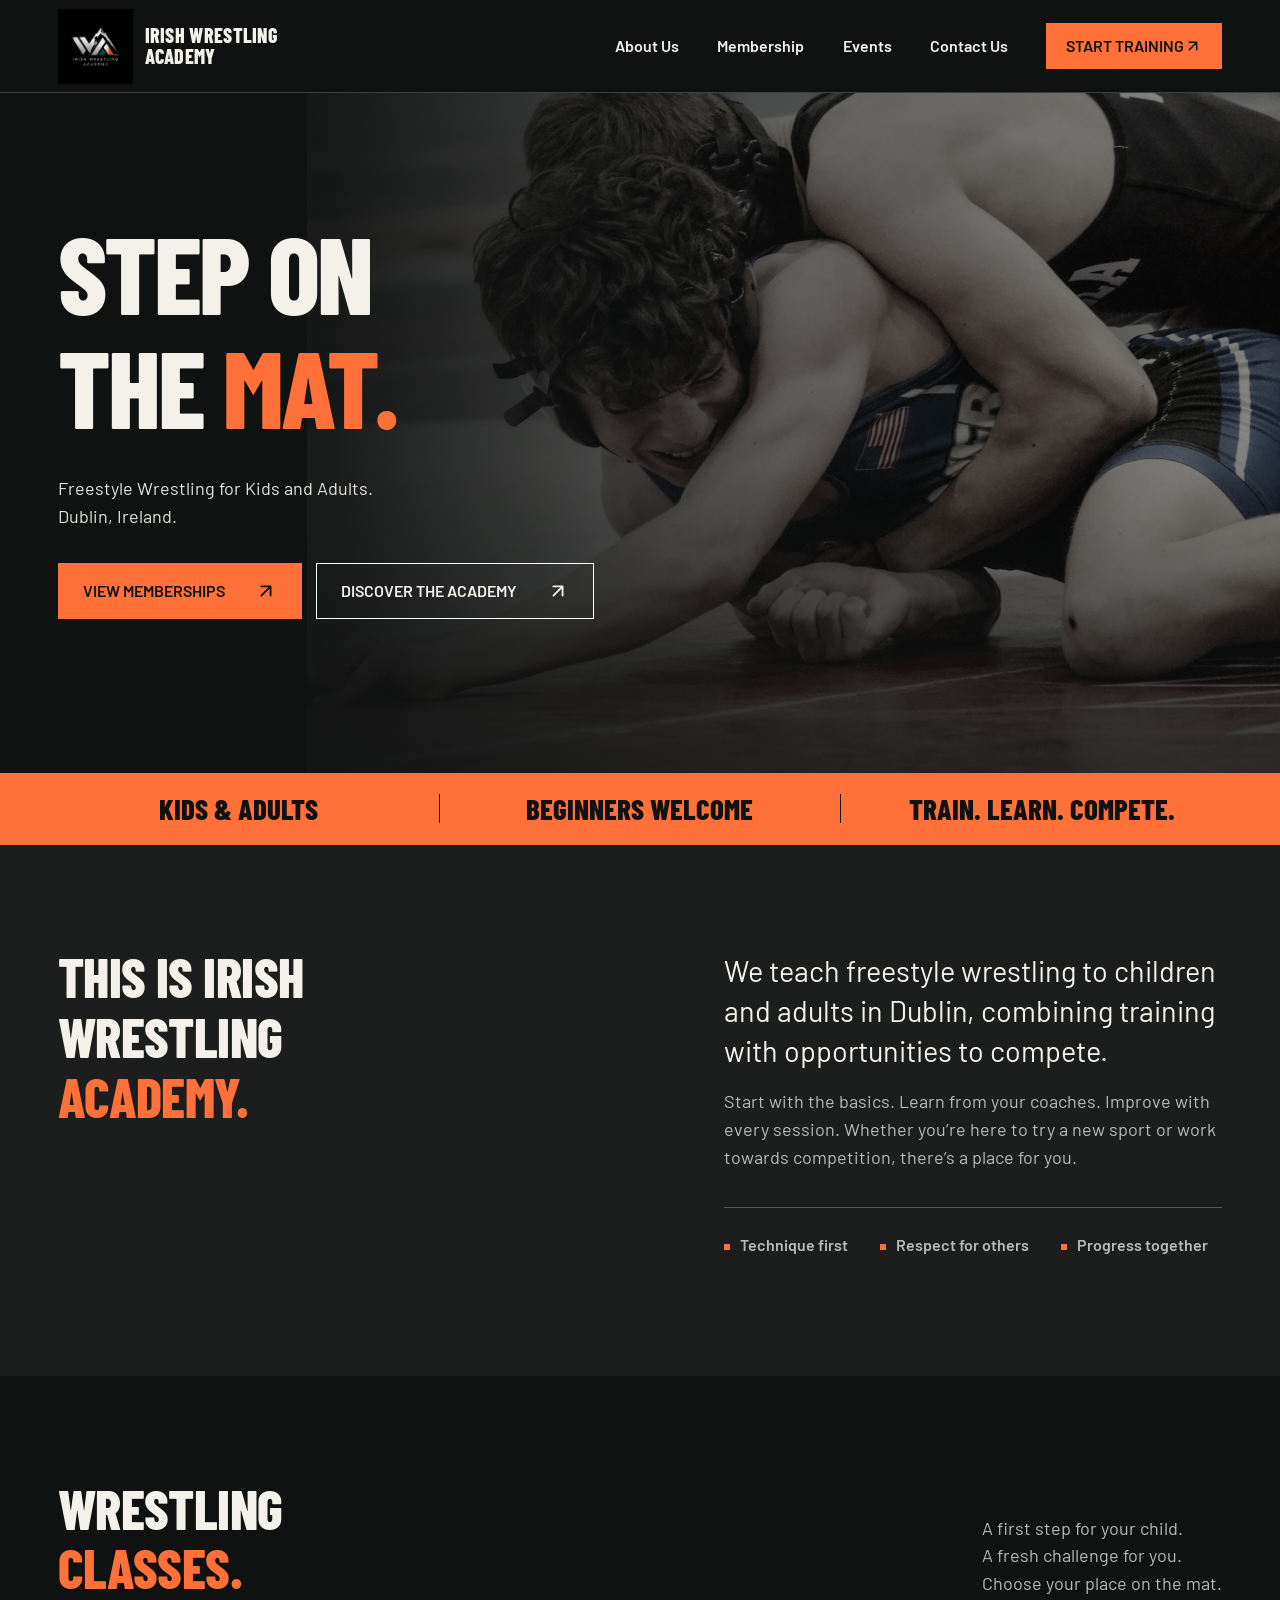
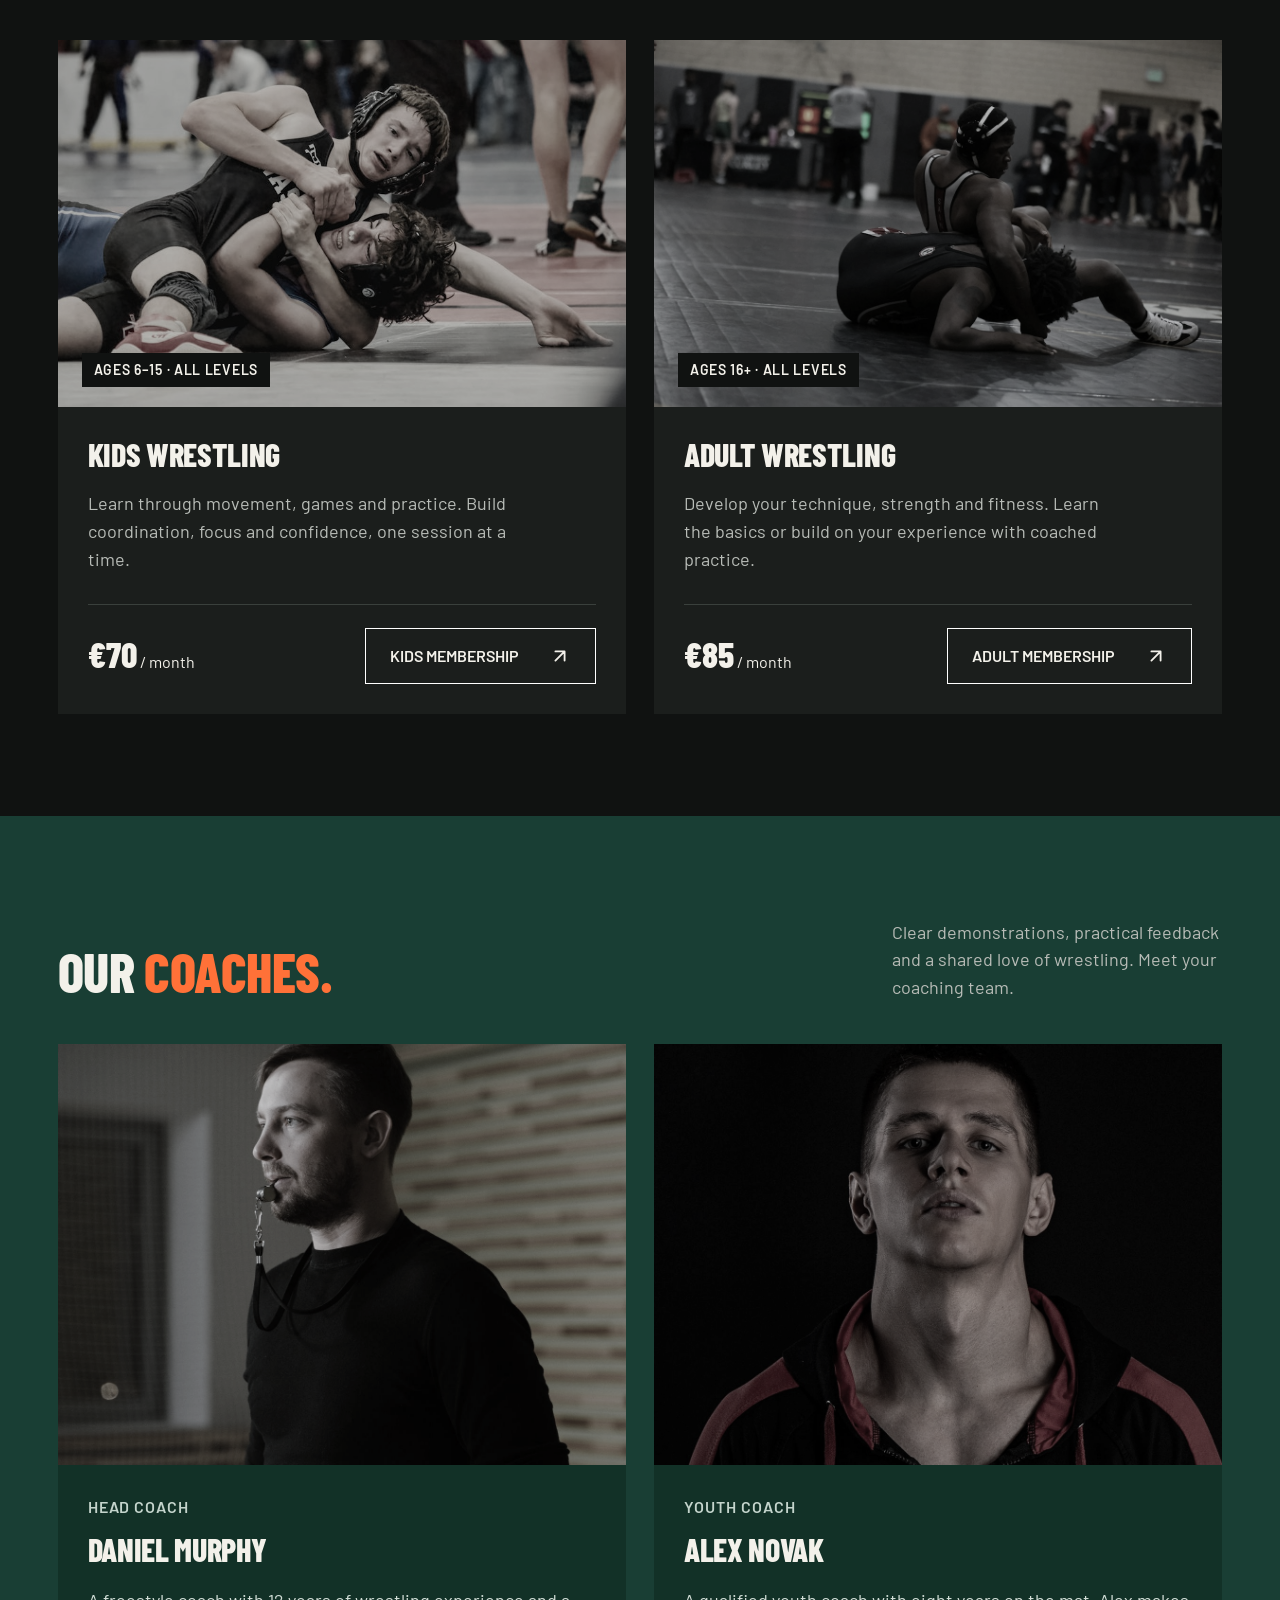
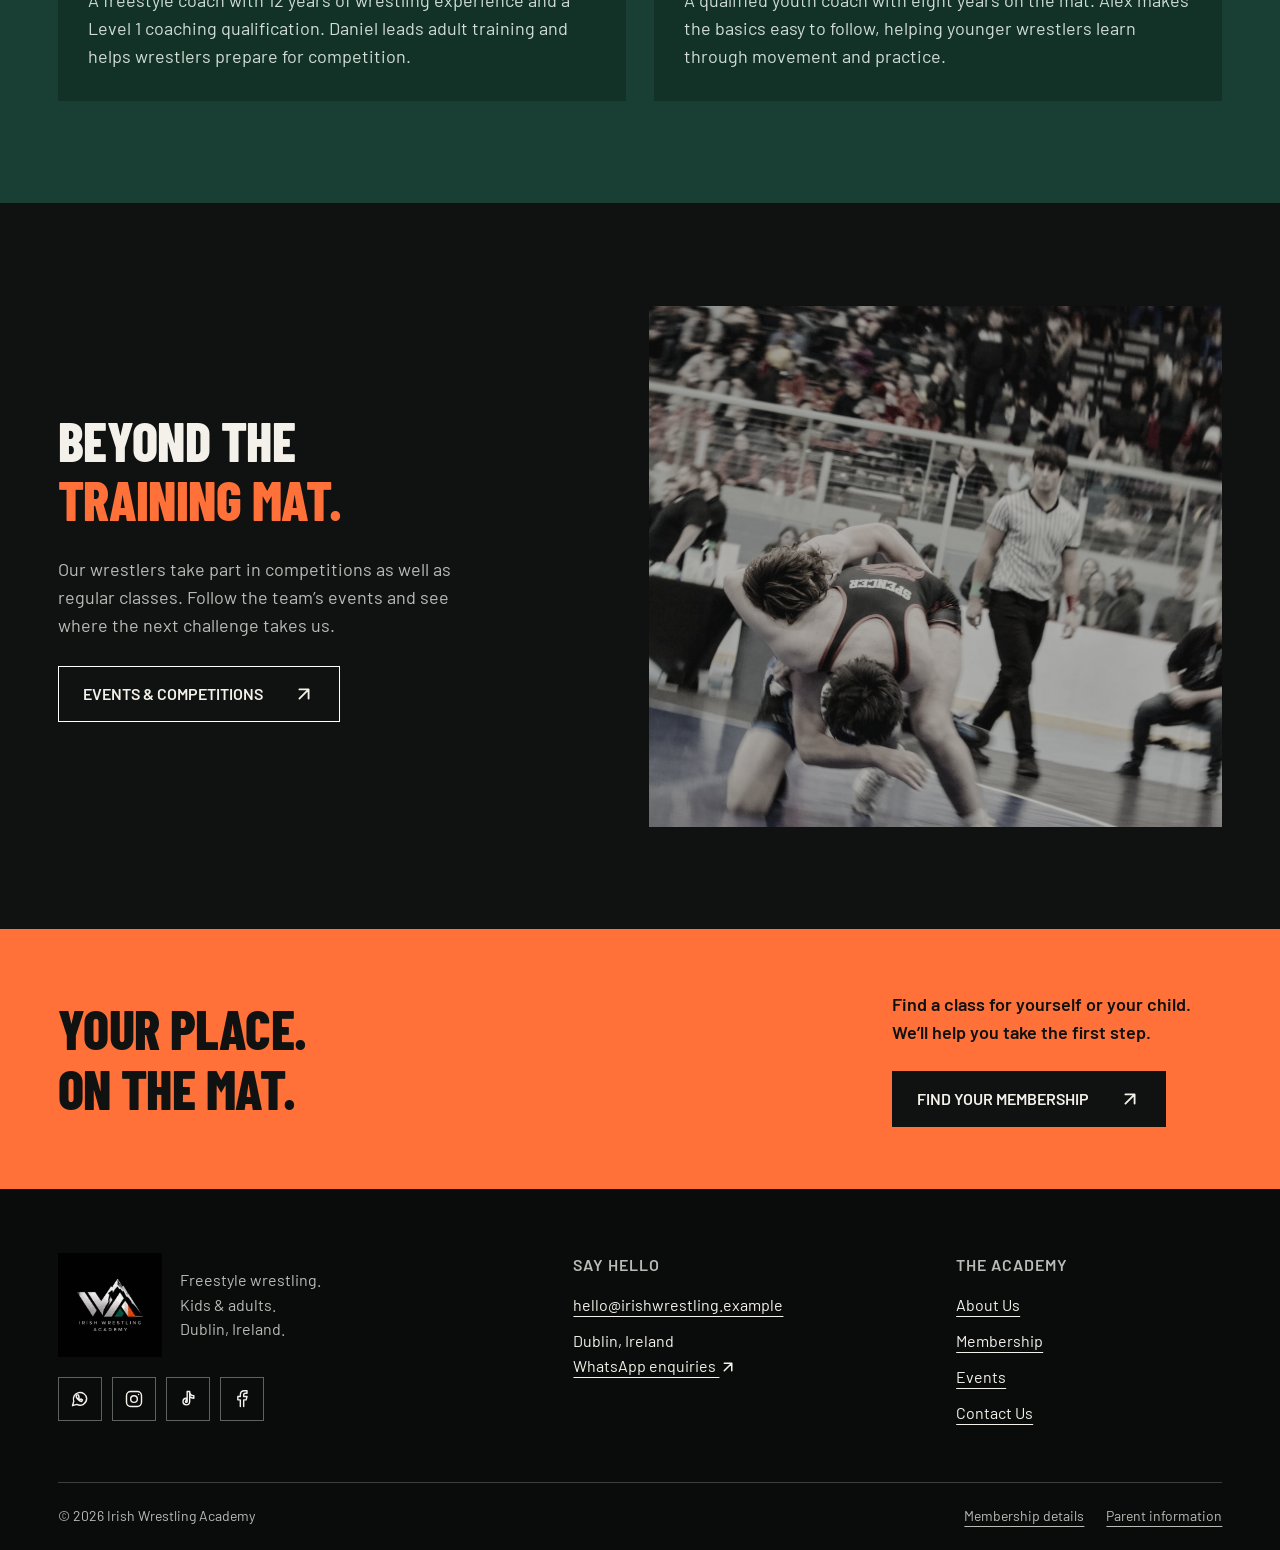
==== commit b0d08eba: "title" ====
--- a/index.html
+++ b/index.html
@@ -54,10 +54,10 @@
                     fetchpriority="high"
                 />
                 <div class="container hero__content">
-                    <p class="eyebrow">Freestyle wrestling · Dublin, Ireland</p>
+
                     <h1 id="hero-title">Step on<br />the <span class="accent">mat.</span></h1>
                     <p class="hero__description">
-                        Wrestling for kids and adults. Learn the sport. Build your confidence. Find your team.
+                        Freestyle Wrestling for Kids and Adults.<br />Dublin, Ireland.
                     </p>
                     <div class="actions">
                         <a class="button" href="membership.html"
@@ -82,7 +82,7 @@
 
             <section class="section about" id="about" aria-labelledby="about-title">
                 <div class="container">
-                    <p class="eyebrow">About Us</p>
+
                     <div class="section-intro">
                         <h2 id="about-title">
                             This is Irish<br />Wrestling<br /><span class="accent">Academy.</span>
@@ -109,7 +109,7 @@
 
             <section class="section" aria-labelledby="classes-title">
                 <div class="container">
-                    <p class="eyebrow">02 / Find your class</p>
+
                     <div class="section-heading">
                         <h2 id="classes-title">Wrestling<br /><span class="accent">classes.</span></h2>
                         <p>
@@ -175,7 +175,7 @@
                 <div class="container">
                     <div class="section-heading">
                         <div>
-                            <p class="eyebrow">03 / Meet the team</p>
+
                             <h2 id="coaches-title">Our <span class="accent">coaches.</span></h2>
                         </div>
                         <p>
@@ -227,9 +227,9 @@
             <section class="section" aria-labelledby="competition-title">
                 <div class="container competition-feature">
                     <div class="competition-feature__copy">
-                        <p class="eyebrow">04 / Beyond the training mat</p>
+
                         <h2 id="competition-title">
-                            Train together.<br /><span class="accent">Go further.</span>
+                            Beyond the<br /><span class="accent">Training Mat.</span>
                         </h2>
                         <p>
                             Our wrestlers take part in competitions as well as regular classes. Follow the
--- a/css/style.css
+++ b/css/style.css
@@ -353,7 +353,7 @@
     isolation: isolate;
     min-height: 680px;
     display: flex;
-    align-items: center;
+    align-items: flex-start;
     overflow: hidden;
 }
 
@@ -377,12 +377,12 @@
 }
 
 .hero__content {
-    padding-block: 70px 56px;
+    padding-block: 122px 56px;
 }
 
 .hero h1 {
     max-width: 800px;
-    font-size: clamp(3rem, 1.5rem + 5vw, 5.5rem);
+    font-size: clamp(3.75rem, 2rem + 6vw, 6.875rem);
     line-height: 1.05;
     letter-spacing: -.025em;
 }
@@ -904,24 +904,54 @@
     text-align: left;
 }
 
-.timetable caption {
-    text-align: left;
-    padding-bottom: 18px;
-    color: #d0ded5;
-}
-
-.timetable th {
-    padding: 14px 16px;
+.timetable__day {
+    width: 32%;
+}
+
+.timetable__time {
+    width: 42%;
+}
+
+.timetable__training {
+    width: 26%;
+}
+
+.timetable th, .timetable td {
+    padding: 18px 16px;
+    font-size: var(--text-body);
+    vertical-align: top;
+}
+
+.timetable thead th {
     border-bottom: 1px solid #7d9588;
     font-size: var(--text-ui);
+    font-weight: 600;
     text-transform: uppercase;
     letter-spacing: .05em;
 }
 
-.timetable td {
-    padding: 20px 16px;
-    border-bottom: 1px solid #557165;
-    font-size: var(--text-body);
+.timetable tbody {
+    border-bottom: 1px solid #7d9588;
+}
+
+.timetable tbody th {
+    padding-top: 22px;
+    font-weight: 600;
+}
+
+.timetable tbody tr:first-child td {
+    padding-top: 22px;
+    padding-bottom: 8px;
+}
+
+.timetable tbody tr:last-child td {
+    padding-top: 8px;
+    padding-bottom: 22px;
+}
+
+.timetable__kids {
+    color: var(--color-accent);
+    font-weight: 600;
 }
 
 .table-note {
@@ -1306,7 +1336,7 @@
 
     .hero {
         min-height: 700px;
-        align-items: end;
+        align-items: flex-start;
     }
 
     .hero__image {
@@ -1320,7 +1350,7 @@
     }
 
     .hero__content {
-        padding-block: 190px 40px;
+        padding-block: 230px 40px;
     }
 
     .hero__description {
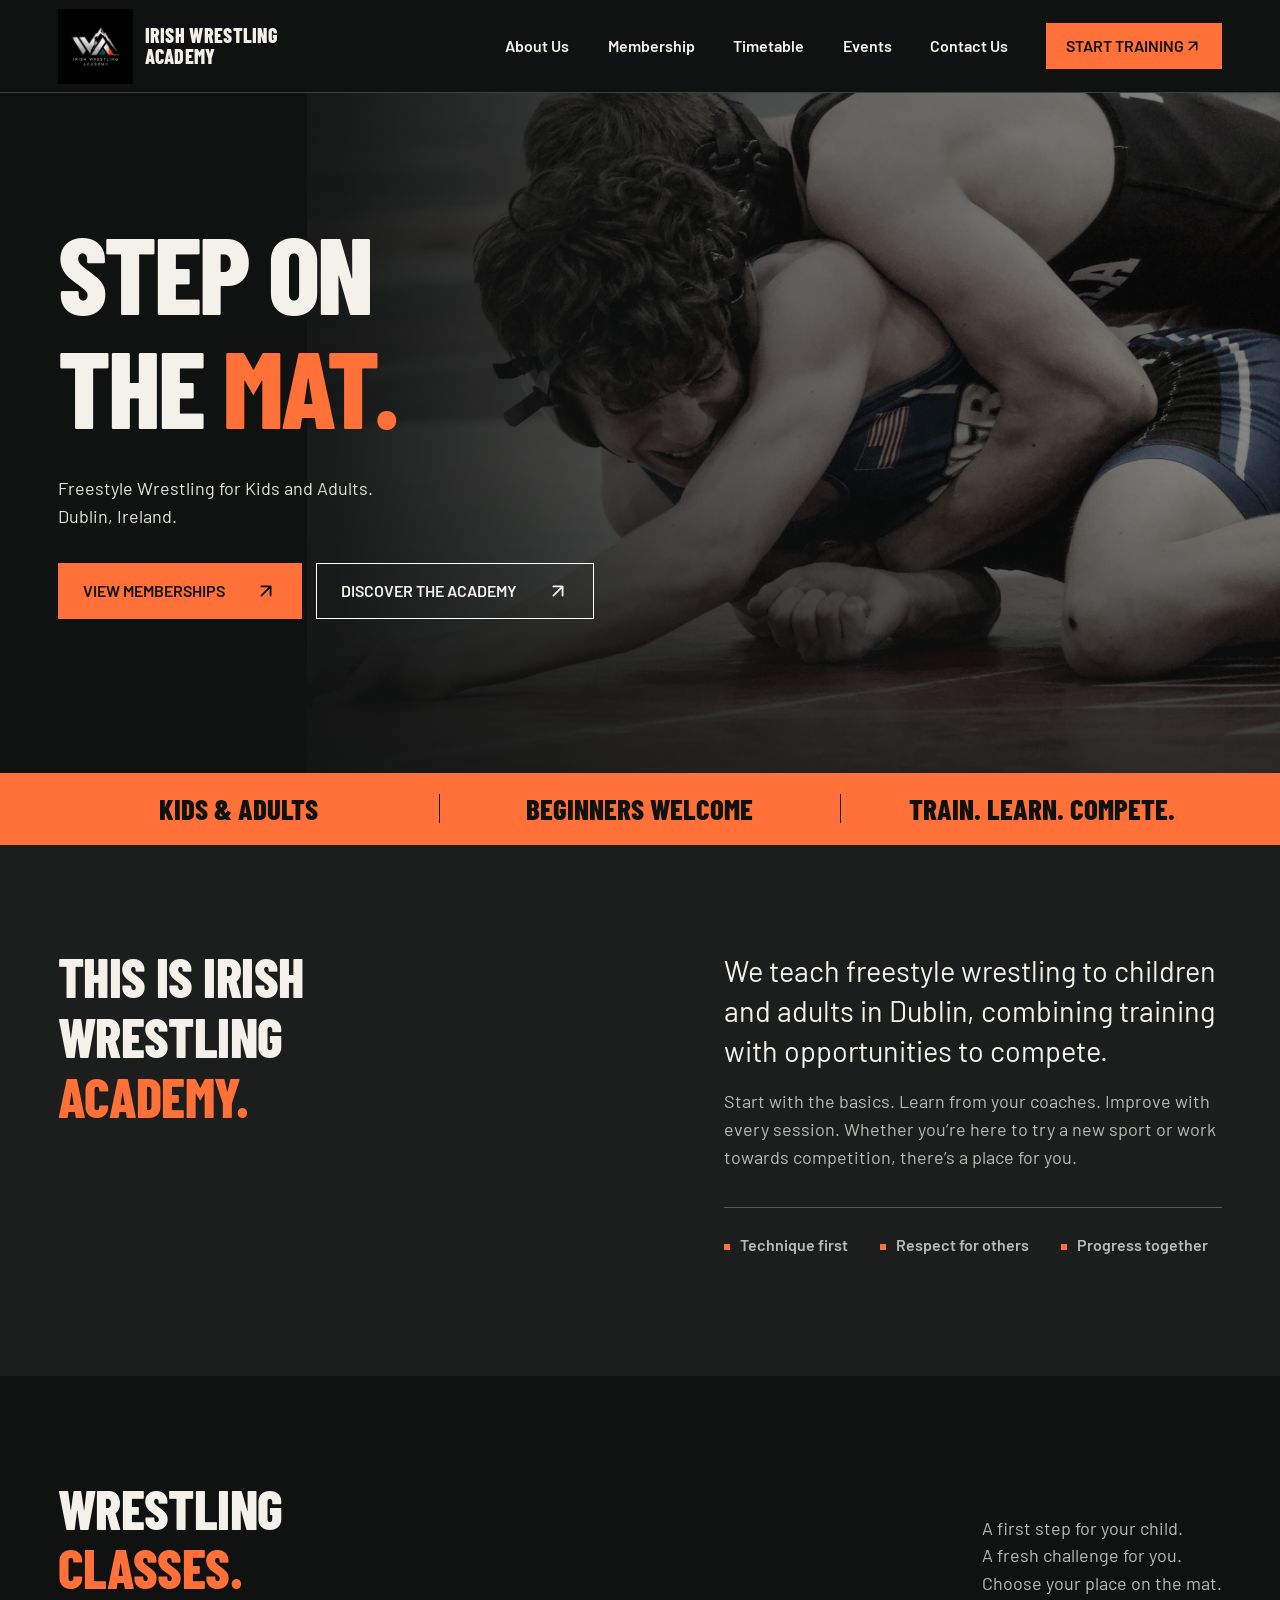
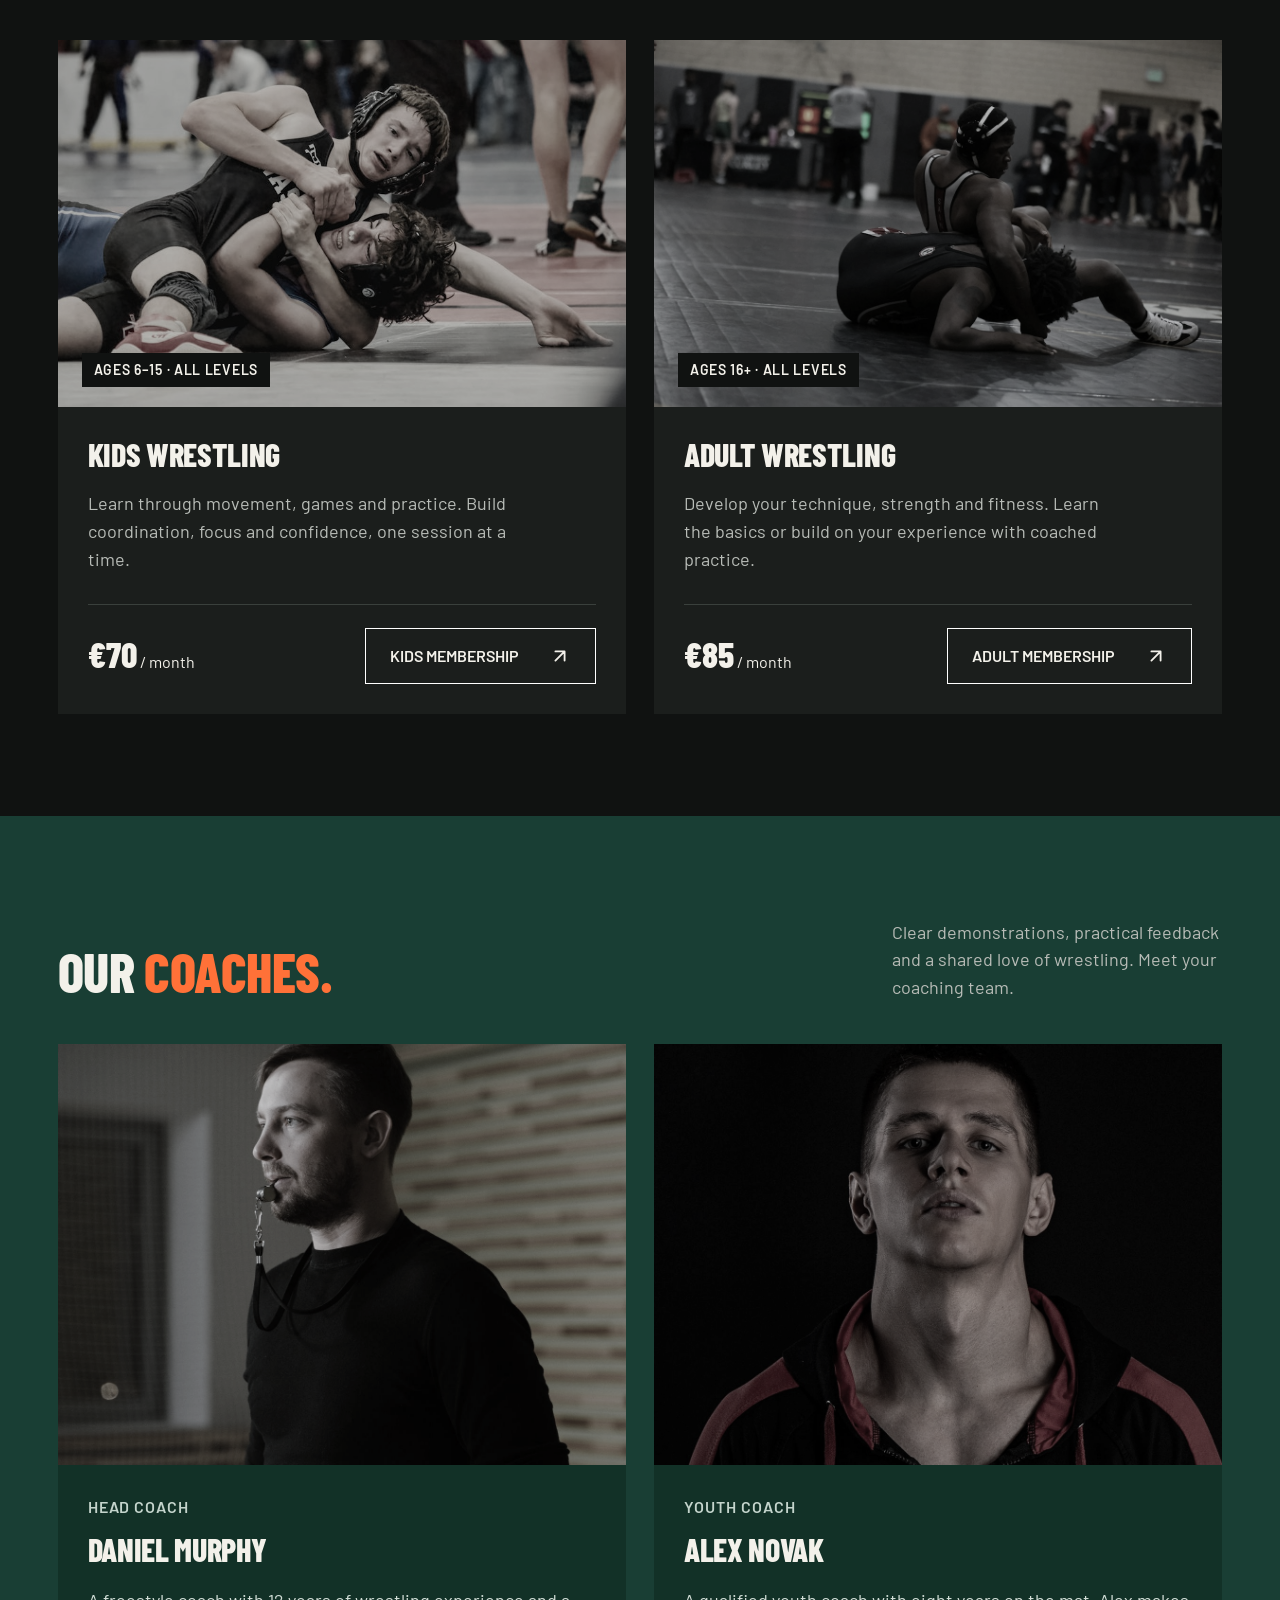
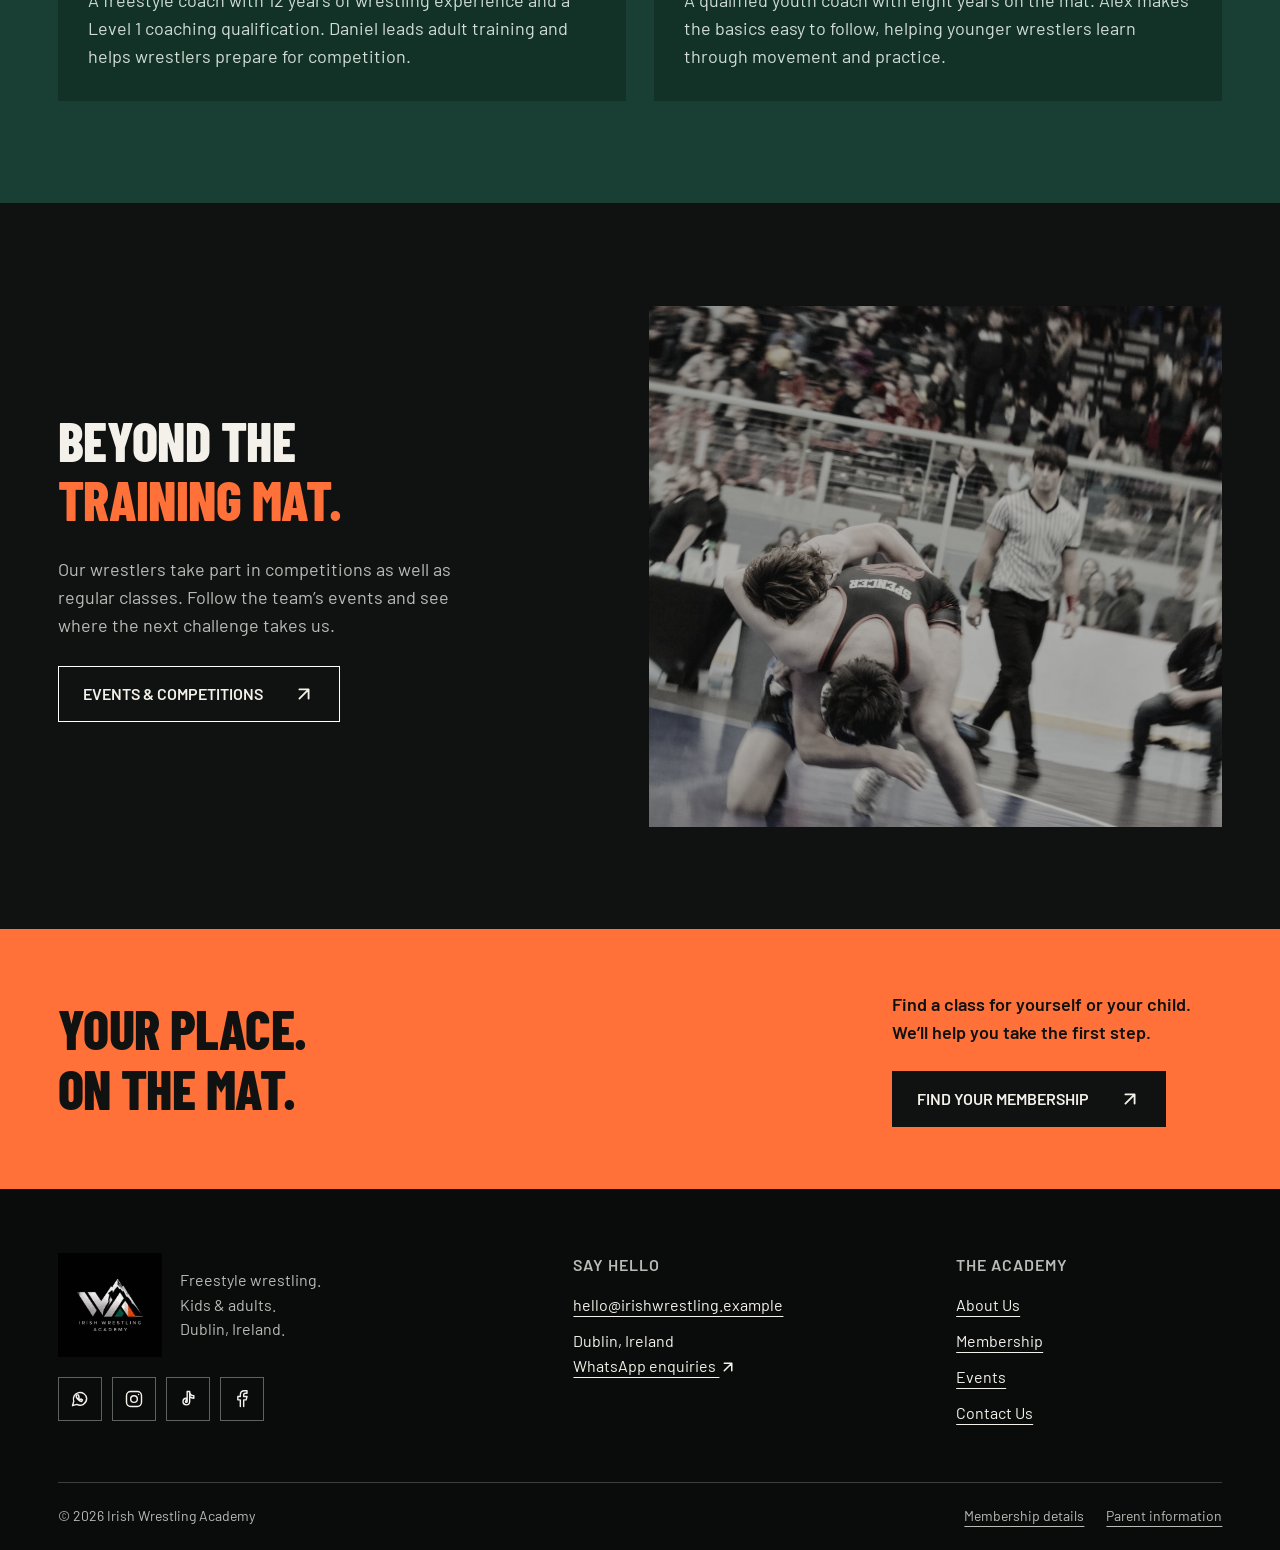
==== commit ac84be43: "title" ====
--- a/index.html
+++ b/index.html
@@ -35,6 +35,7 @@
                 <nav class="site-nav" id="site-nav" aria-label="Main navigation">
                     <a href="index.html#about">About Us</a>
                     <a href="membership.html">Membership</a>
+                    <a href="membership.html#timetable">Timetable</a>
                     <a href="events.html">Events</a>
                     <a href="contact.html">Contact Us</a>
                     <a class="nav-cta" href="contact.html?interest=first-class#enquiry"
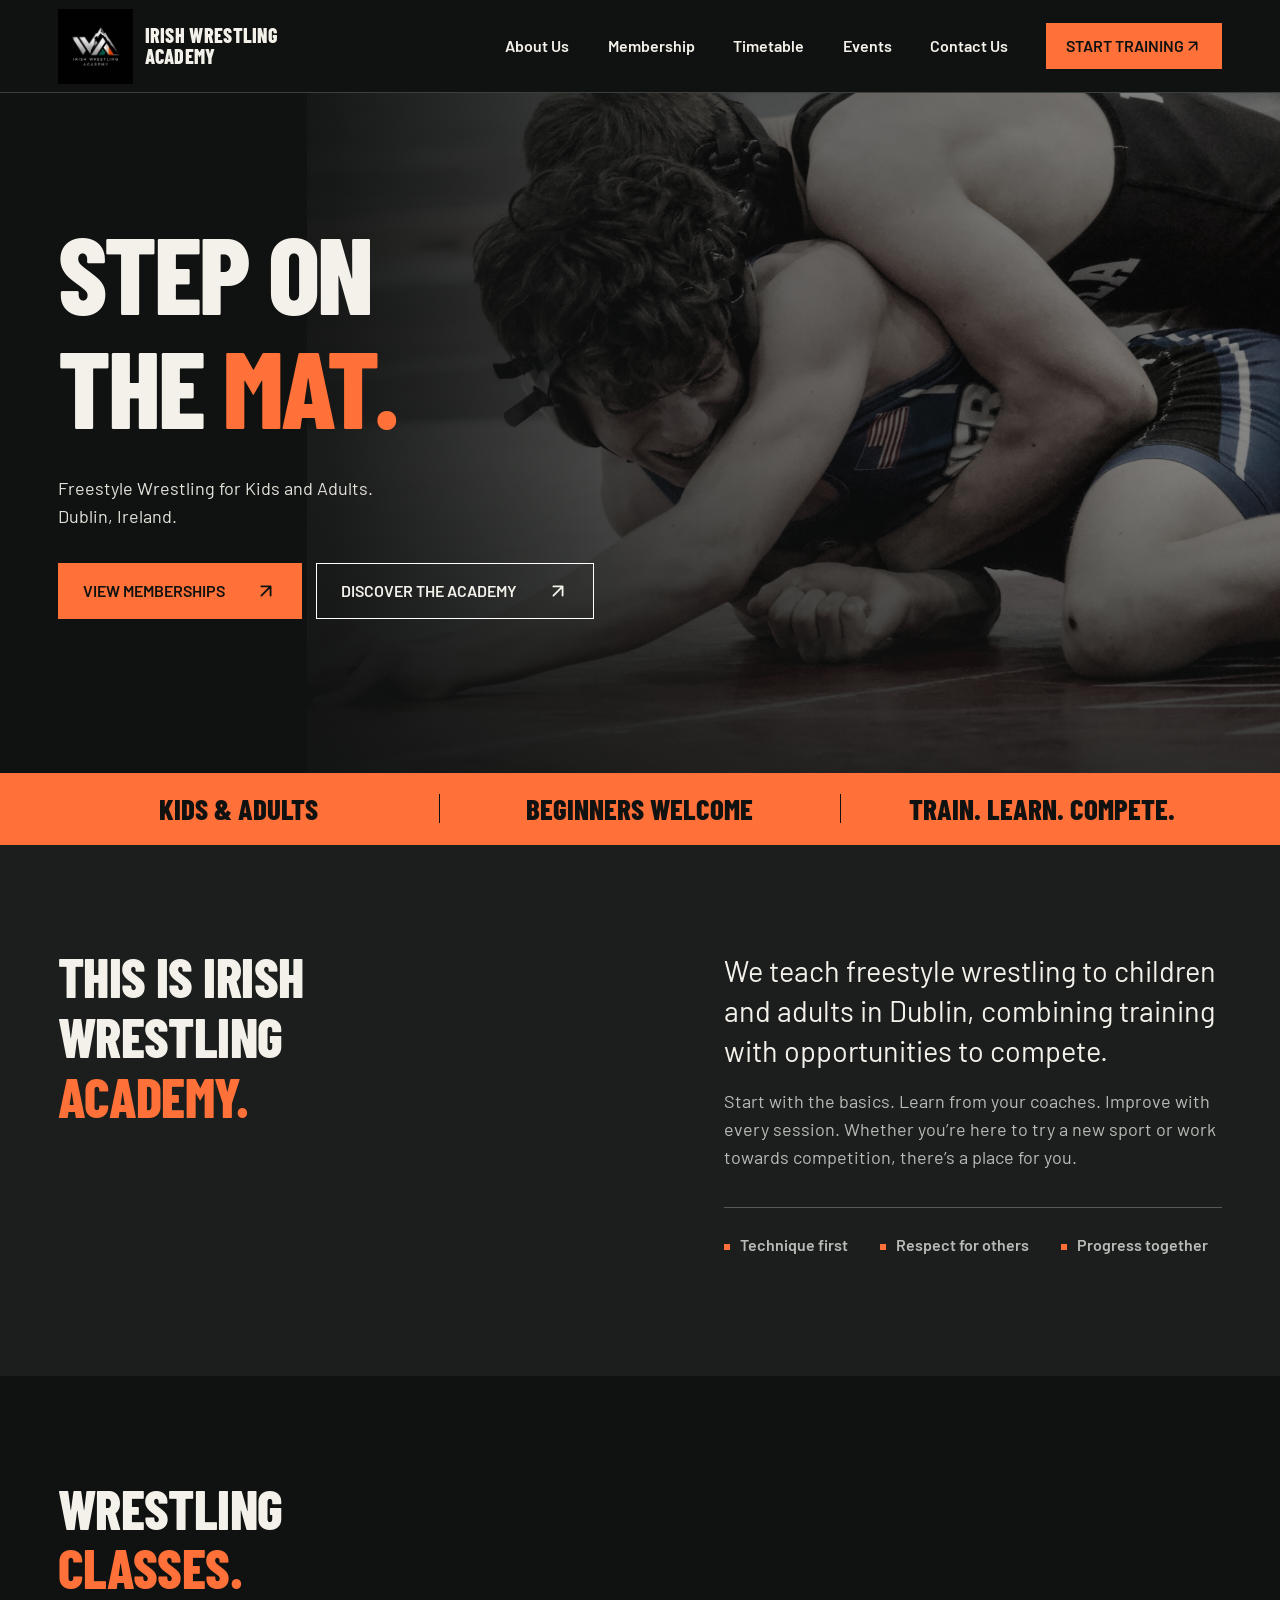
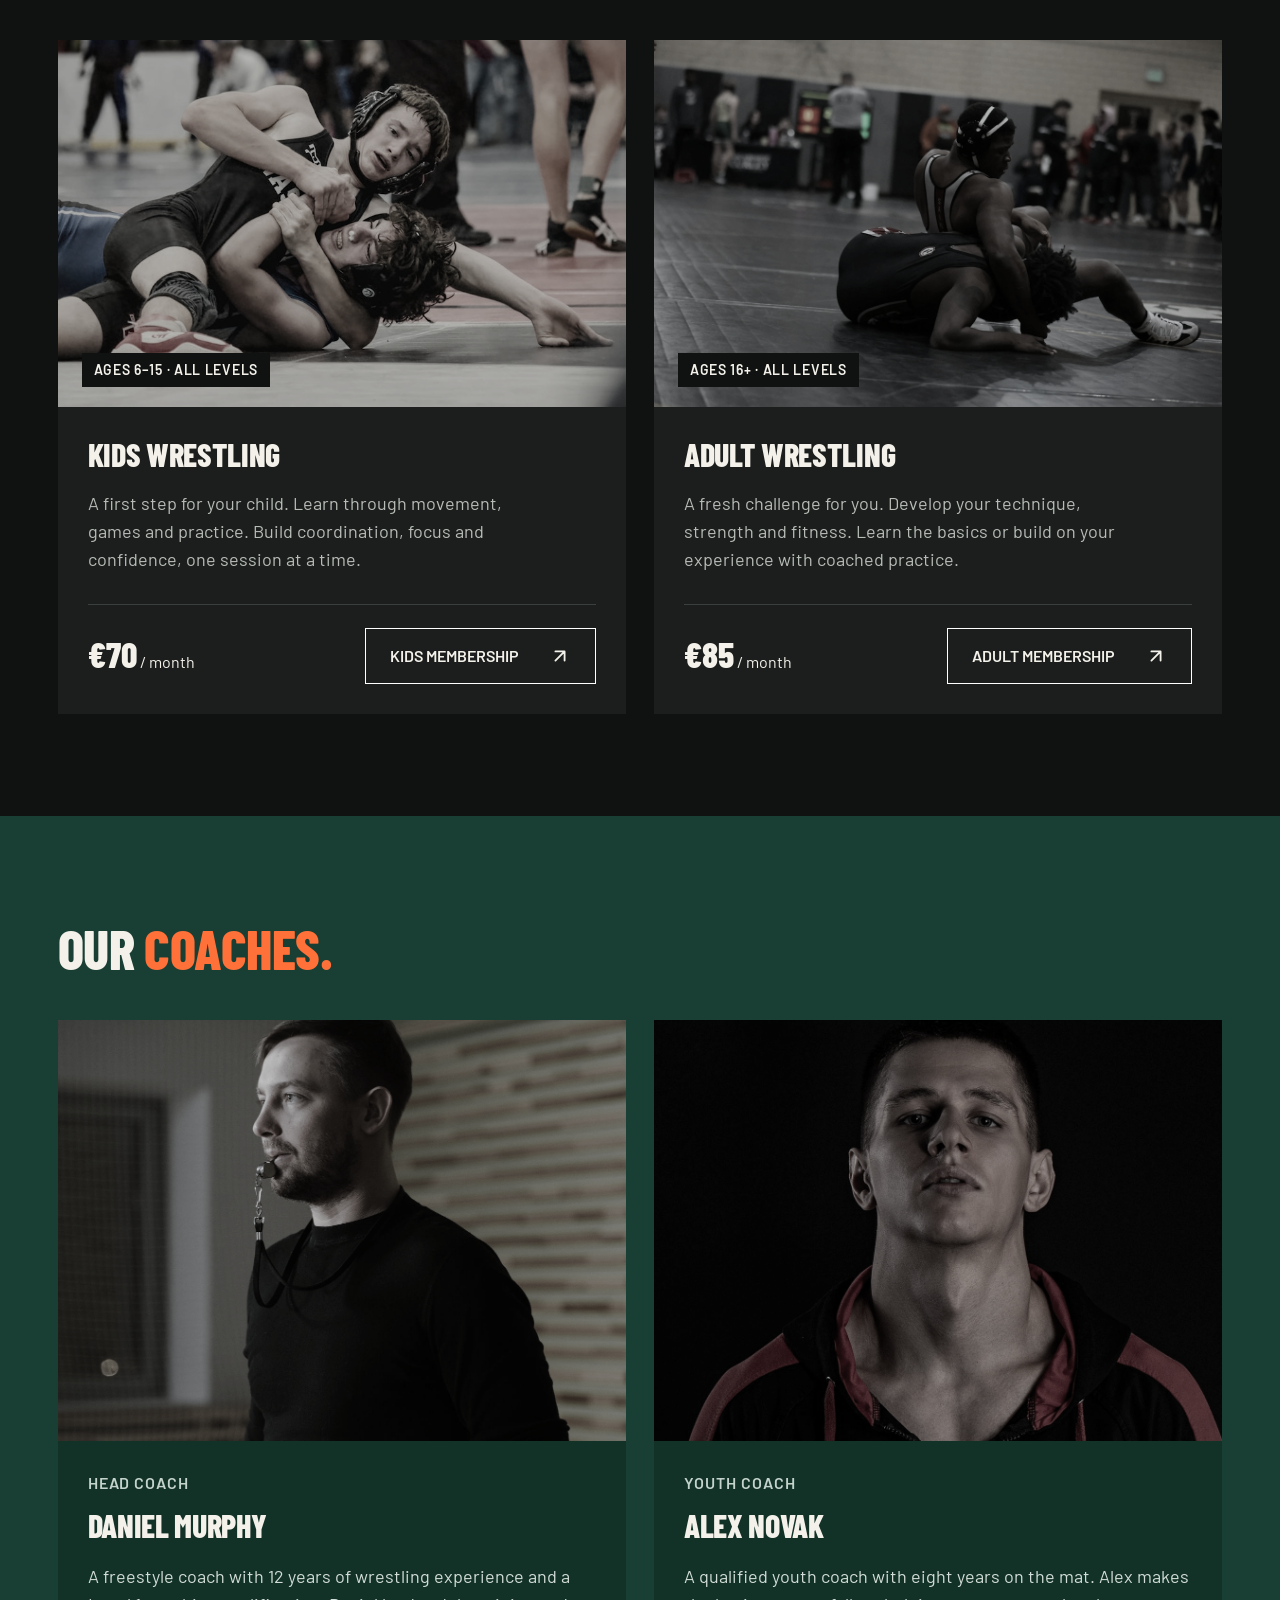
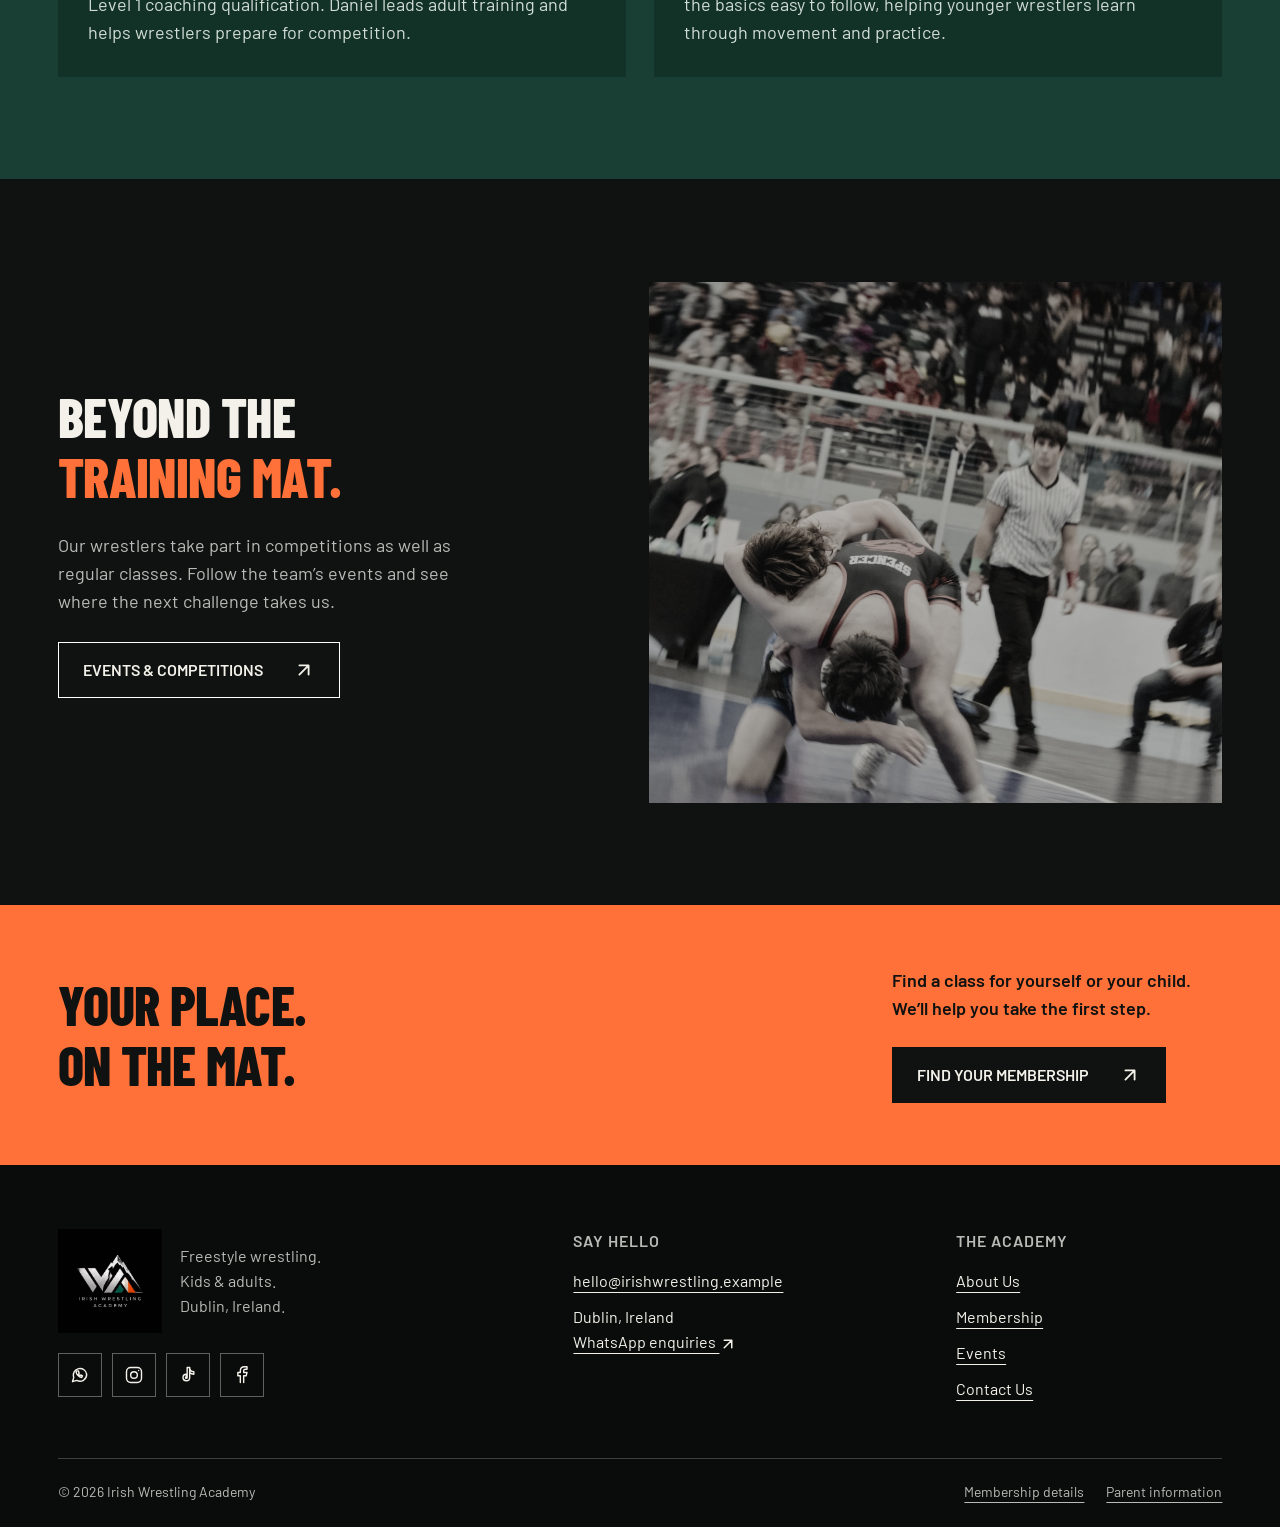
==== commit 26e925e4: "Update index.html" ====
--- a/index.html
+++ b/index.html
@@ -113,10 +113,6 @@
 
                     <div class="section-heading">
                         <h2 id="classes-title">Wrestling<br /><span class="accent">classes.</span></h2>
-                        <p>
-                            A first step for your child.<br />A fresh challenge for you.<br />Choose your
-                            place on the mat.
-                        </p>
                     </div>
                     <div class="class-grid">
                         <article class="class-card">
@@ -133,7 +129,7 @@
                             <div class="class-card__body">
                                 <h3>Kids wrestling</h3>
                                 <p>
-                                    Learn through movement, games and practice. Build coordination, focus and
+                                    A first step for your child. Learn through movement, games and practice. Build coordination, focus and
                                     confidence, one session at a time.
                                 </p>
                                 <div class="class-card__bottom">
@@ -158,7 +154,7 @@
                             <div class="class-card__body">
                                 <h3>Adult wrestling</h3>
                                 <p>
-                                    Develop your technique, strength and fitness. Learn the basics or build on
+                                    A fresh challenge for you. Develop your technique, strength and fitness. Learn the basics or build on
                                     your experience with coached practice.
                                 </p>
                                 <div class="class-card__bottom">
@@ -179,10 +175,6 @@
 
                             <h2 id="coaches-title">Our <span class="accent">coaches.</span></h2>
                         </div>
-                        <p>
-                            Clear demonstrations, practical feedback and a shared love of wrestling. Meet your
-                            coaching team.
-                        </p>
                     </div>
                     <div class="coach-grid">
                         <article class="coach-card">
--- a/css/style.css
+++ b/css/style.css
@@ -935,6 +935,7 @@
 }
 
 .timetable tbody th {
+    font-size: 1.25rem;
     padding-top: 22px;
     font-weight: 600;
 }
@@ -951,7 +952,6 @@
 
 .timetable__kids {
     color: var(--color-accent);
-    font-weight: 600;
 }
 
 .table-note {
@@ -1439,7 +1439,6 @@
 
     .timetable td, .timetable th {
         padding: 16px 7px;
-        font-size: var(--text-ui);
     }
 
     .contact-form {
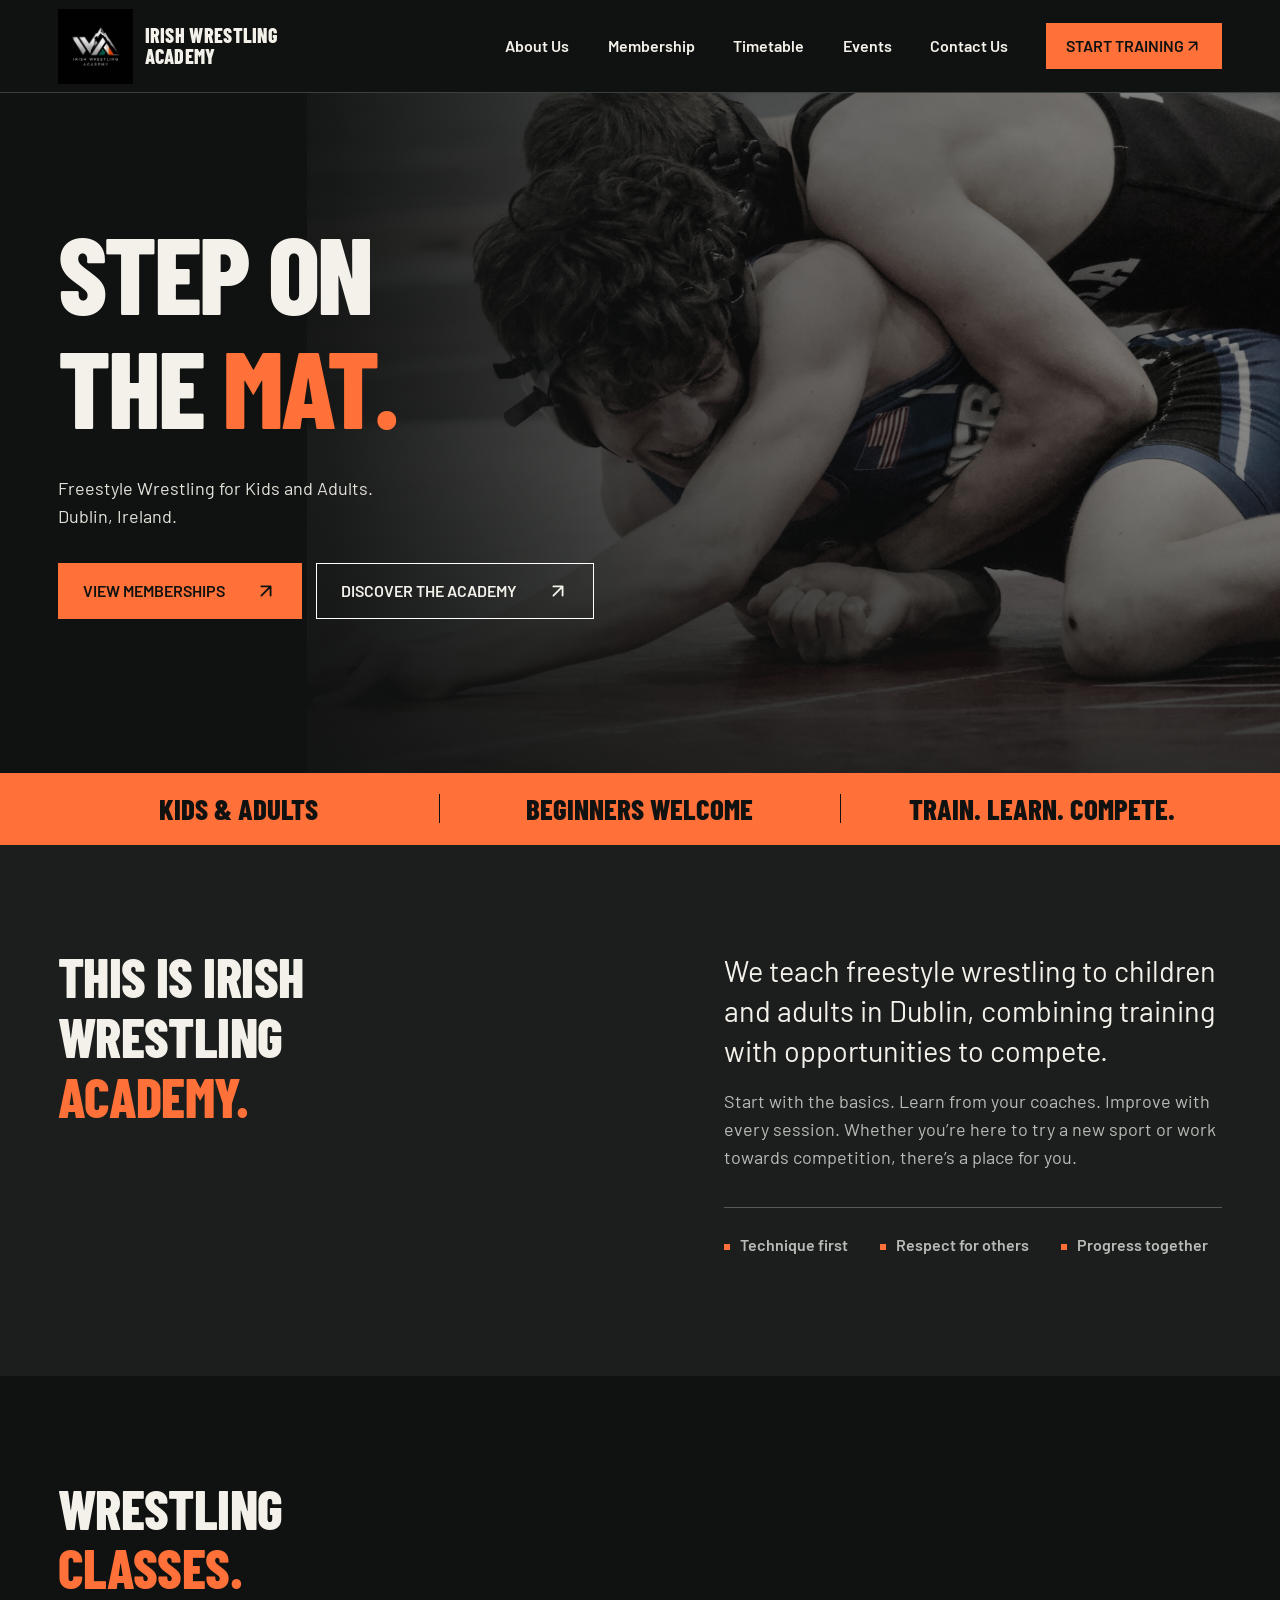
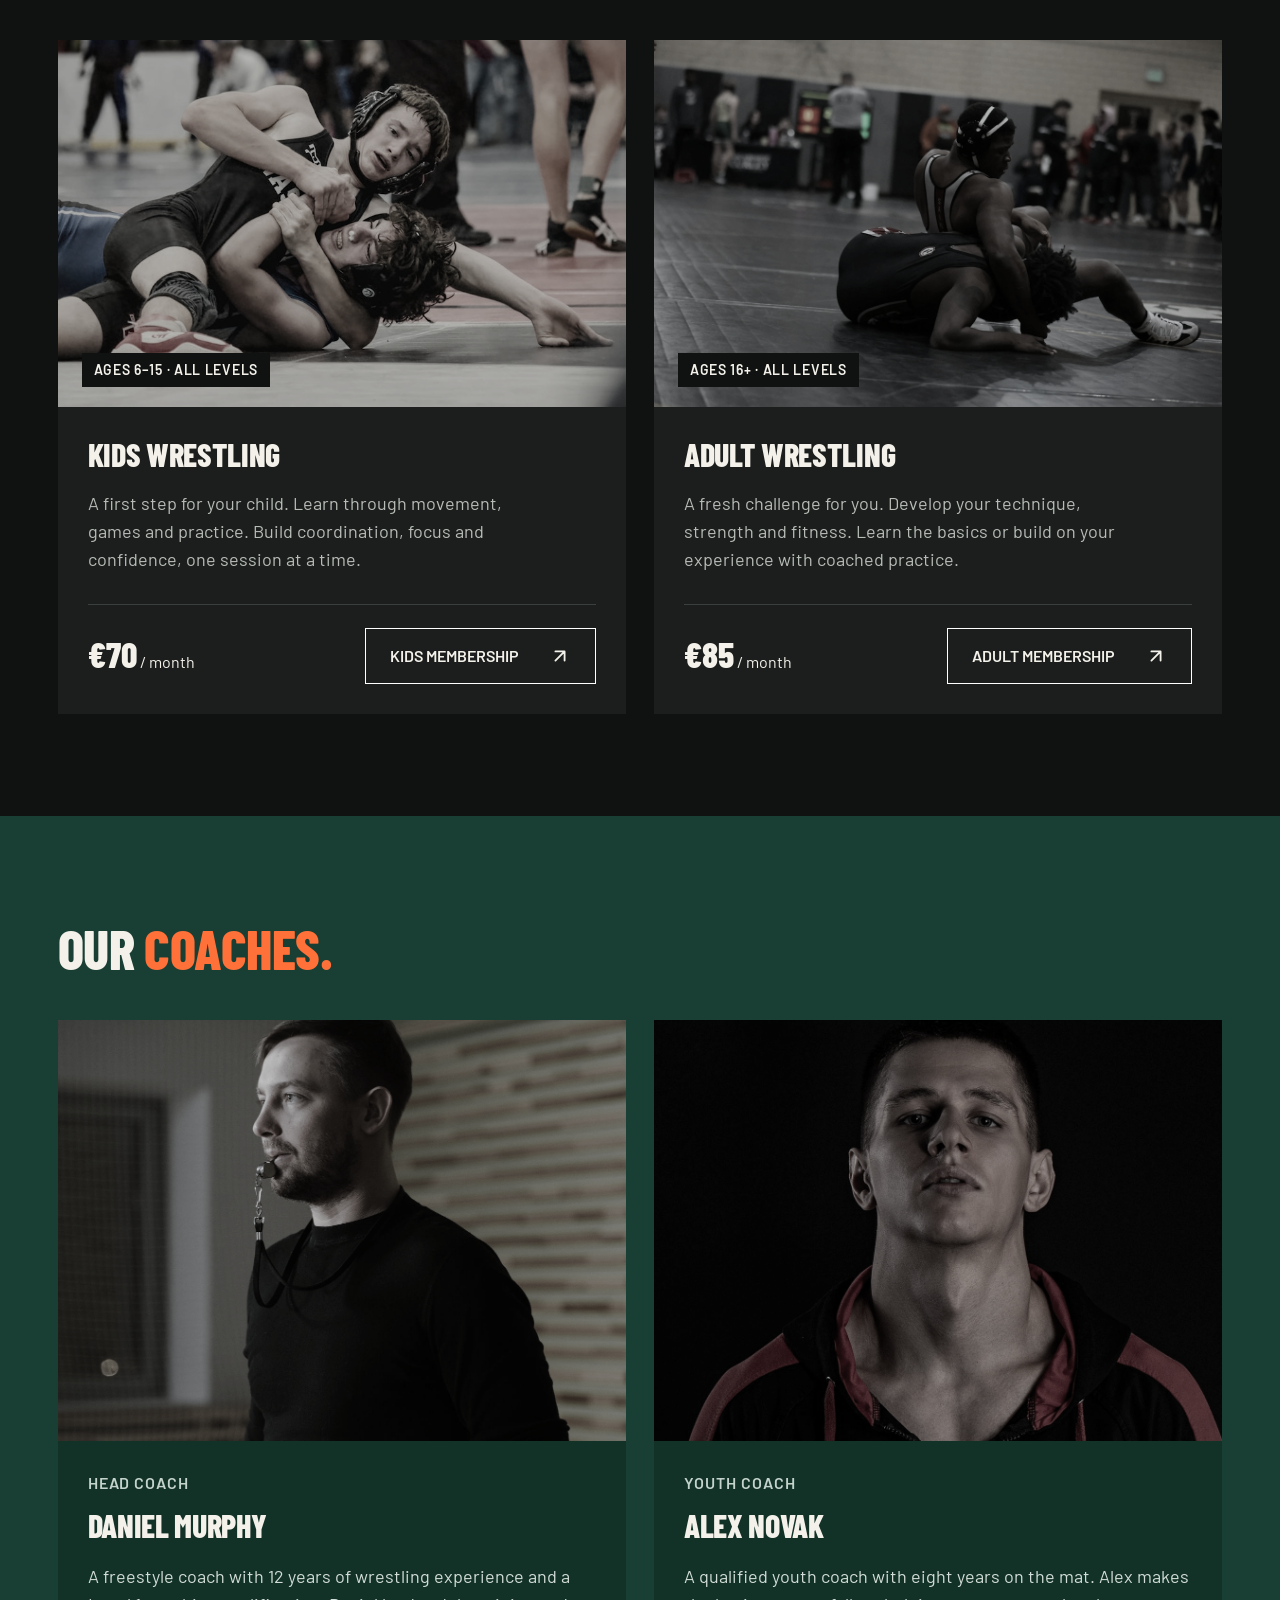
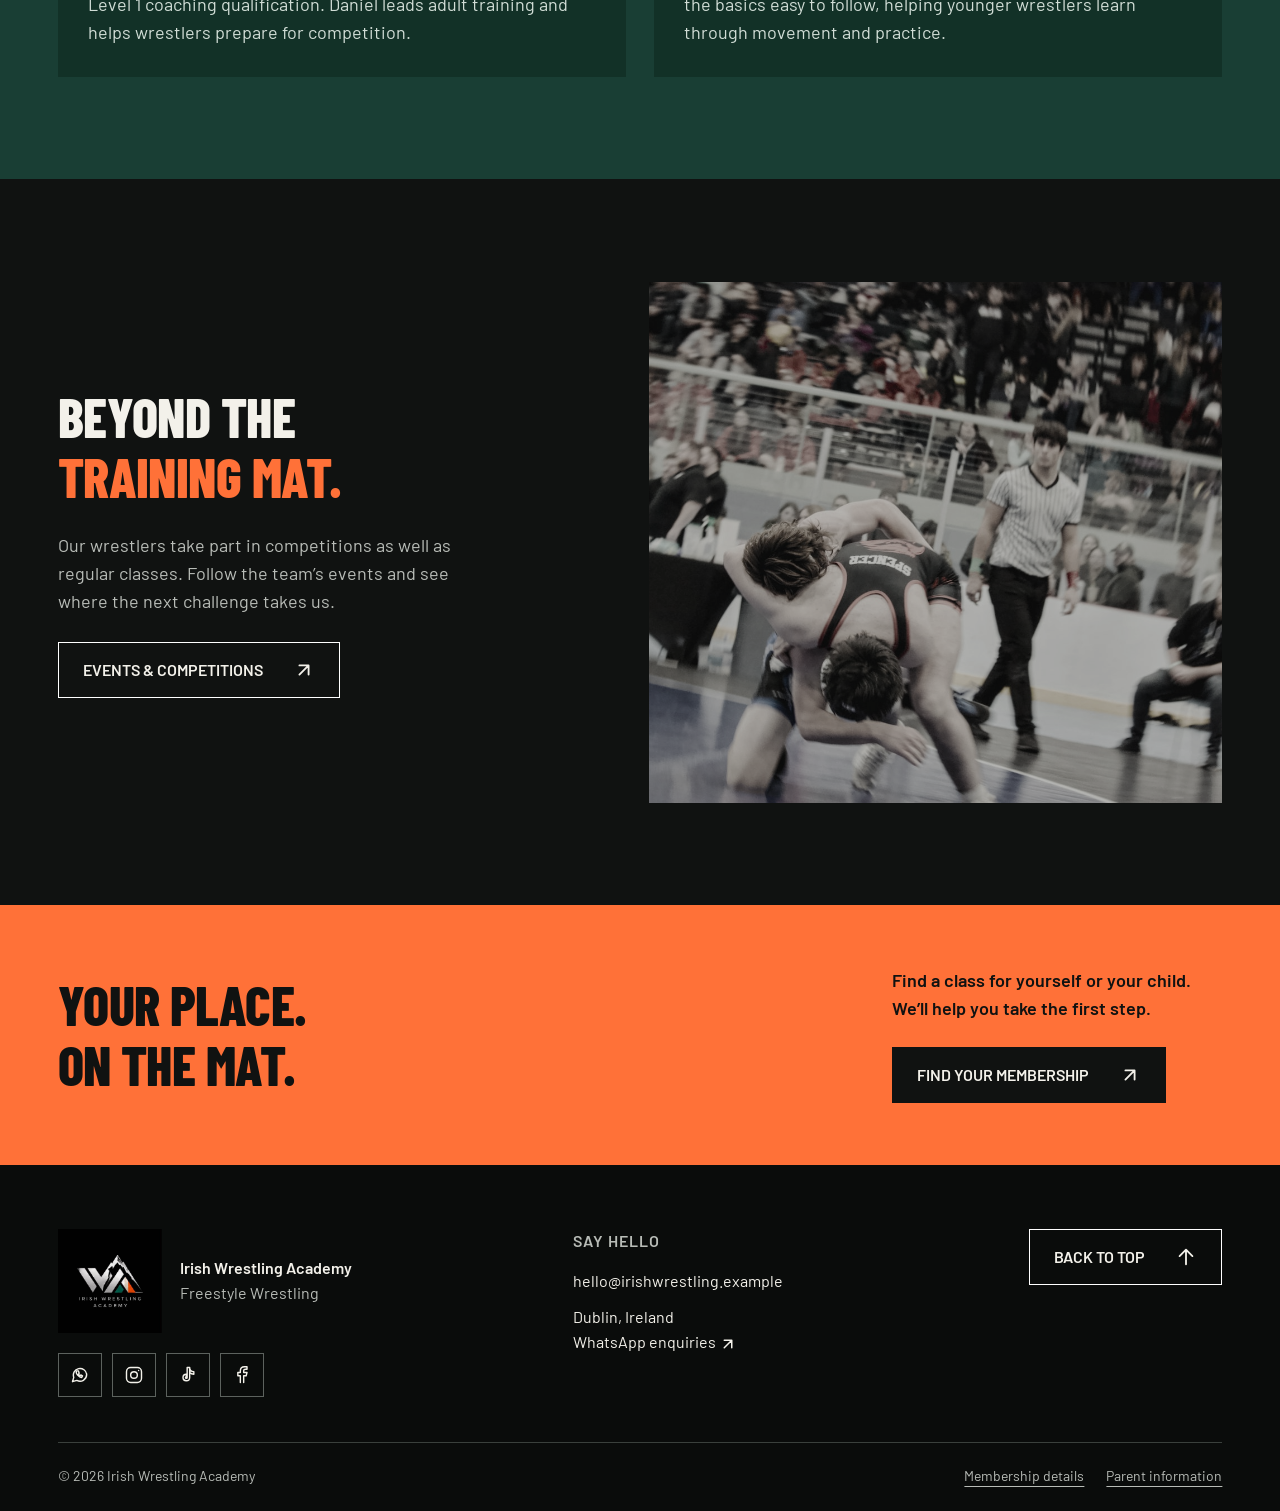
==== commit a0e60254: "css" ====
--- a/index.html
+++ b/index.html
@@ -21,7 +21,7 @@
         <link rel="stylesheet" href="css/style.css" />
         <script src="js/main.js" defer></script>
     </head>
-    <body>
+    <body id="top">
         <a class="skip-link" href="#main">Skip to content</a>
         <header class="site-header">
             <div class="container header-inner">
@@ -265,7 +265,7 @@
                                 height="640"
                                 loading="lazy"
                             />
-                            <p>Freestyle wrestling.<br />Kids &amp; adults.<br />Dublin, Ireland.</p>
+                            <p><strong>Irish Wrestling Academy</strong><br />Freestyle Wrestling</p>
                         </a>
                         <div class="social-links">
                             <a
@@ -310,13 +310,9 @@
                             >WhatsApp enquiries <svg class="icon-arrow" xmlns="http://www.w3.org/2000/svg" width="24" height="24" viewBox="0 0 24 24" fill="none" stroke="currentColor" stroke-width="2" stroke-linecap="round" stroke-linejoin="round" aria-hidden="true" focusable="false"><path d="M7 17 17 7M7 7h10v10" /></svg></a
                         >
                     </div>
-                    <nav class="footer-column" aria-label="Footer navigation">
-                        <span class="small-label">The academy</span>
-                        <a href="index.html#about">About Us</a>
-                        <a href="membership.html">Membership</a>
-                        <a href="events.html">Events</a>
-                        <a href="contact.html">Contact Us</a>
-                    </nav>
+                    <div class="footer-top">
+                        <a class="button button--outline" href="#top">Back to Top <svg class="icon-arrow button__arrow" xmlns="http://www.w3.org/2000/svg" width="24" height="24" viewBox="0 0 24 24" fill="none" stroke="currentColor" stroke-width="2" stroke-linecap="round" stroke-linejoin="round" aria-hidden="true" focusable="false"><path d="M12 20V4M5 11l7-7 7 7" /></svg></a>
+                    </div>
                 </div>
                 <div class="footer-bottom">
                     <p>© 2026 Irish Wrestling Academy</p>
--- a/css/style.css
+++ b/css/style.css
@@ -696,9 +696,26 @@
 }
 
 .footer-column a {
+    text-decoration: none;
     display: block;
     width: fit-content;
     min-height: 36px;
+}
+
+.footer-column a:hover {
+    color: var(--color-accent);
+    text-decoration: underline;
+}
+
+.footer-brand strong {
+    color: var(--color-text);
+    font-weight: 600;
+}
+
+.footer-top {
+    display: flex;
+    align-items: flex-start;
+    justify-content: flex-end;
 }
 
 .social-links {
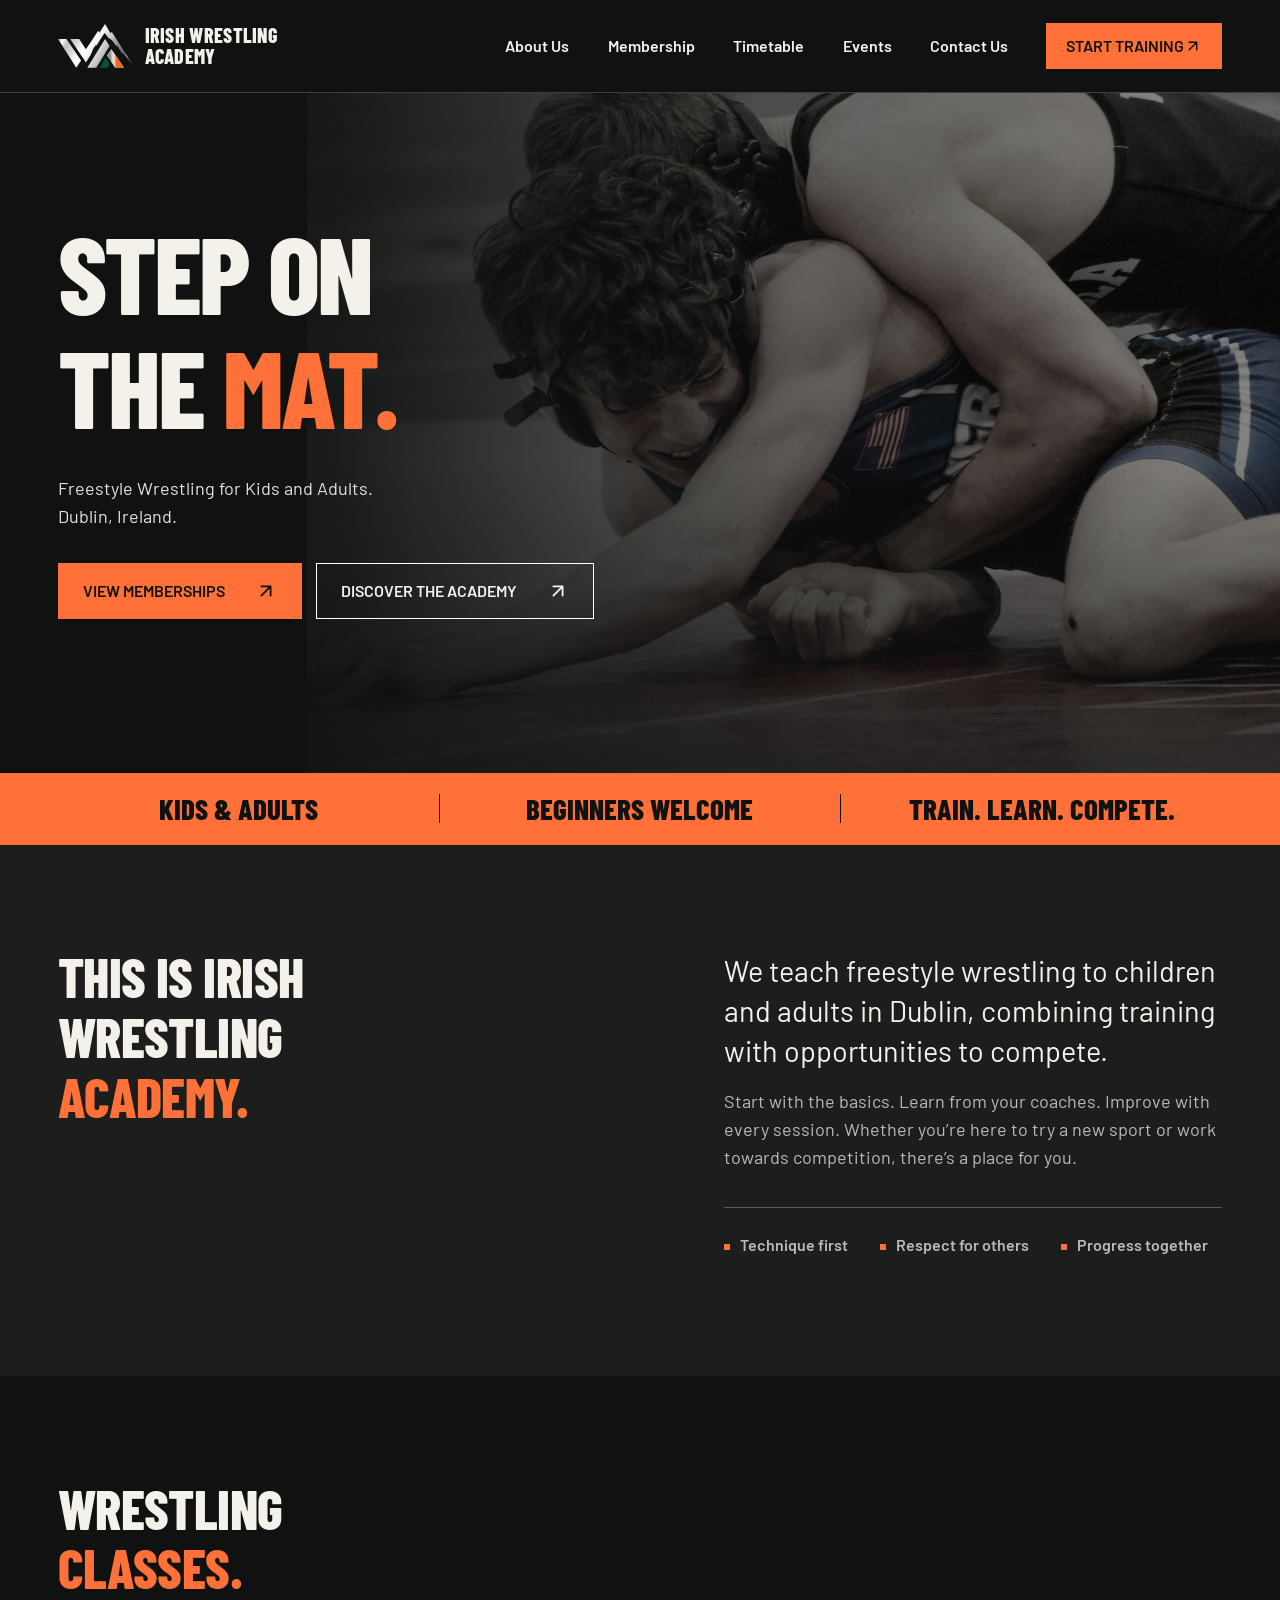
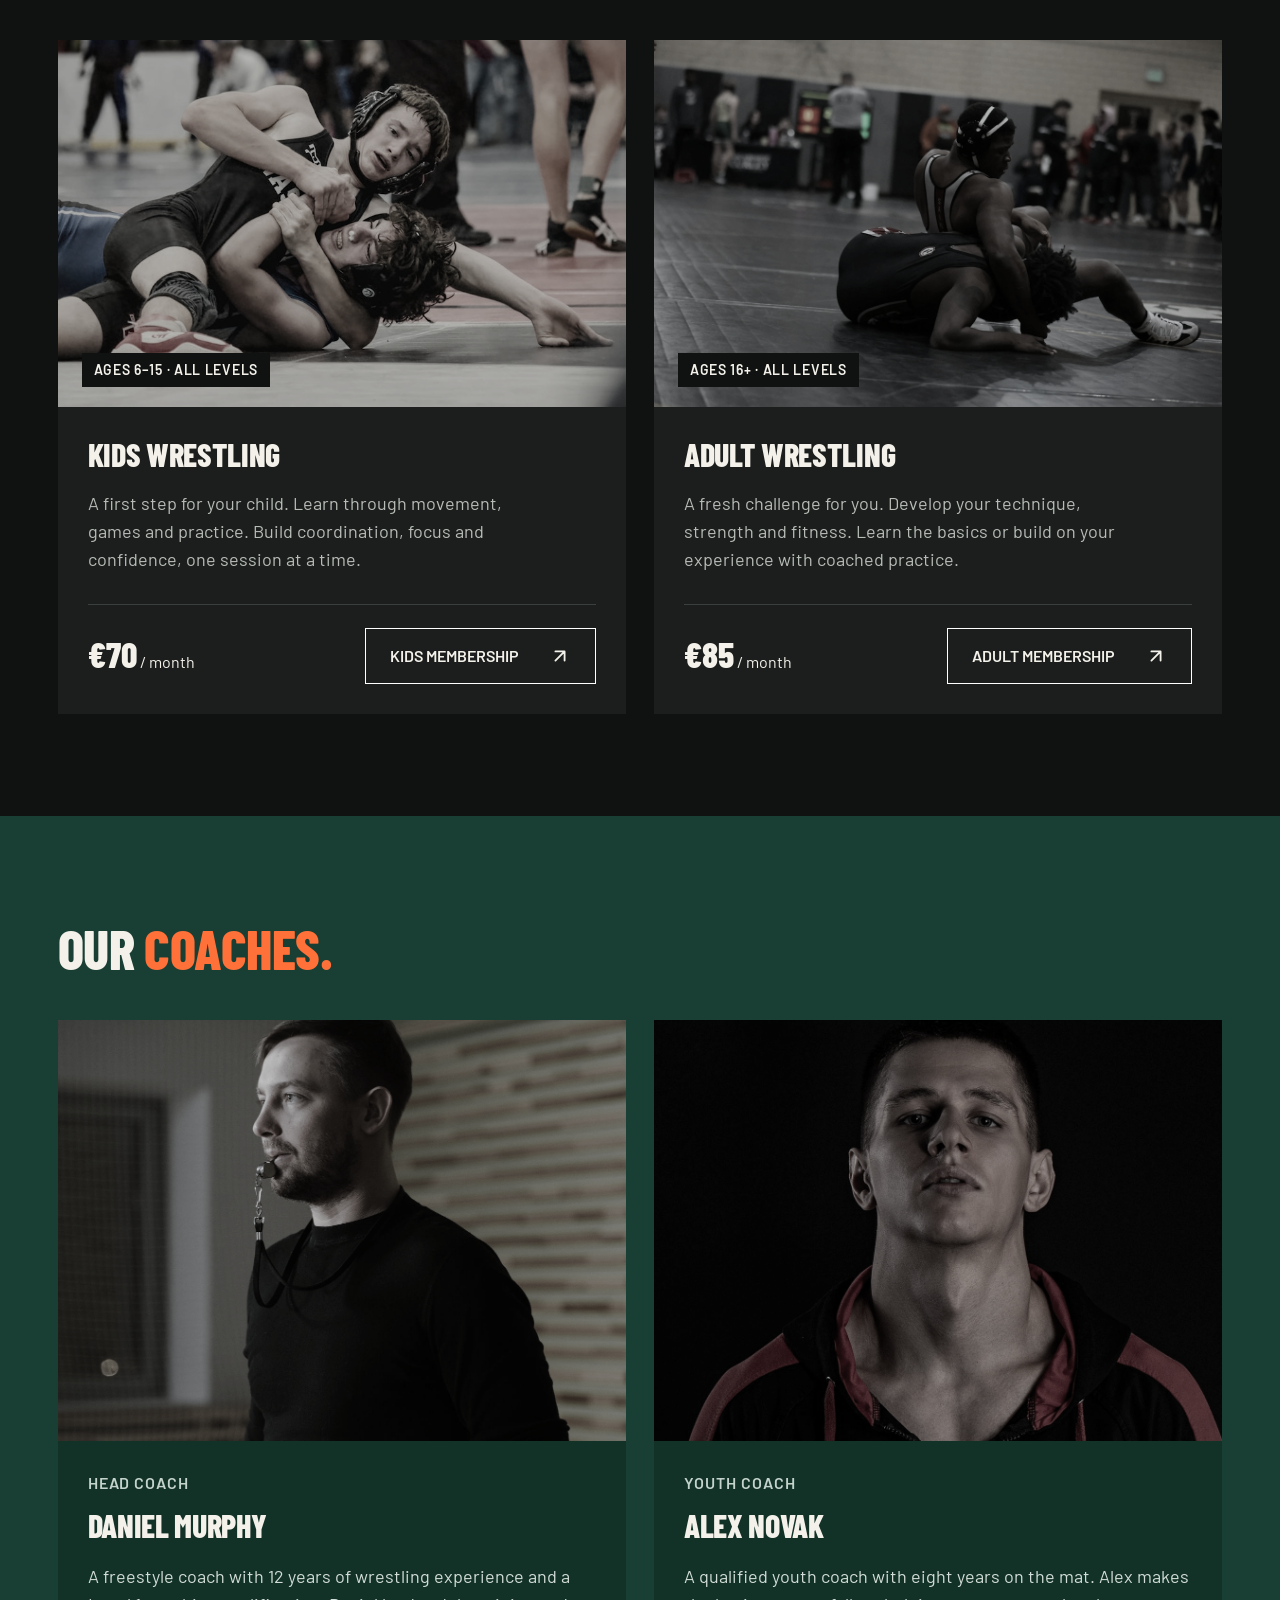
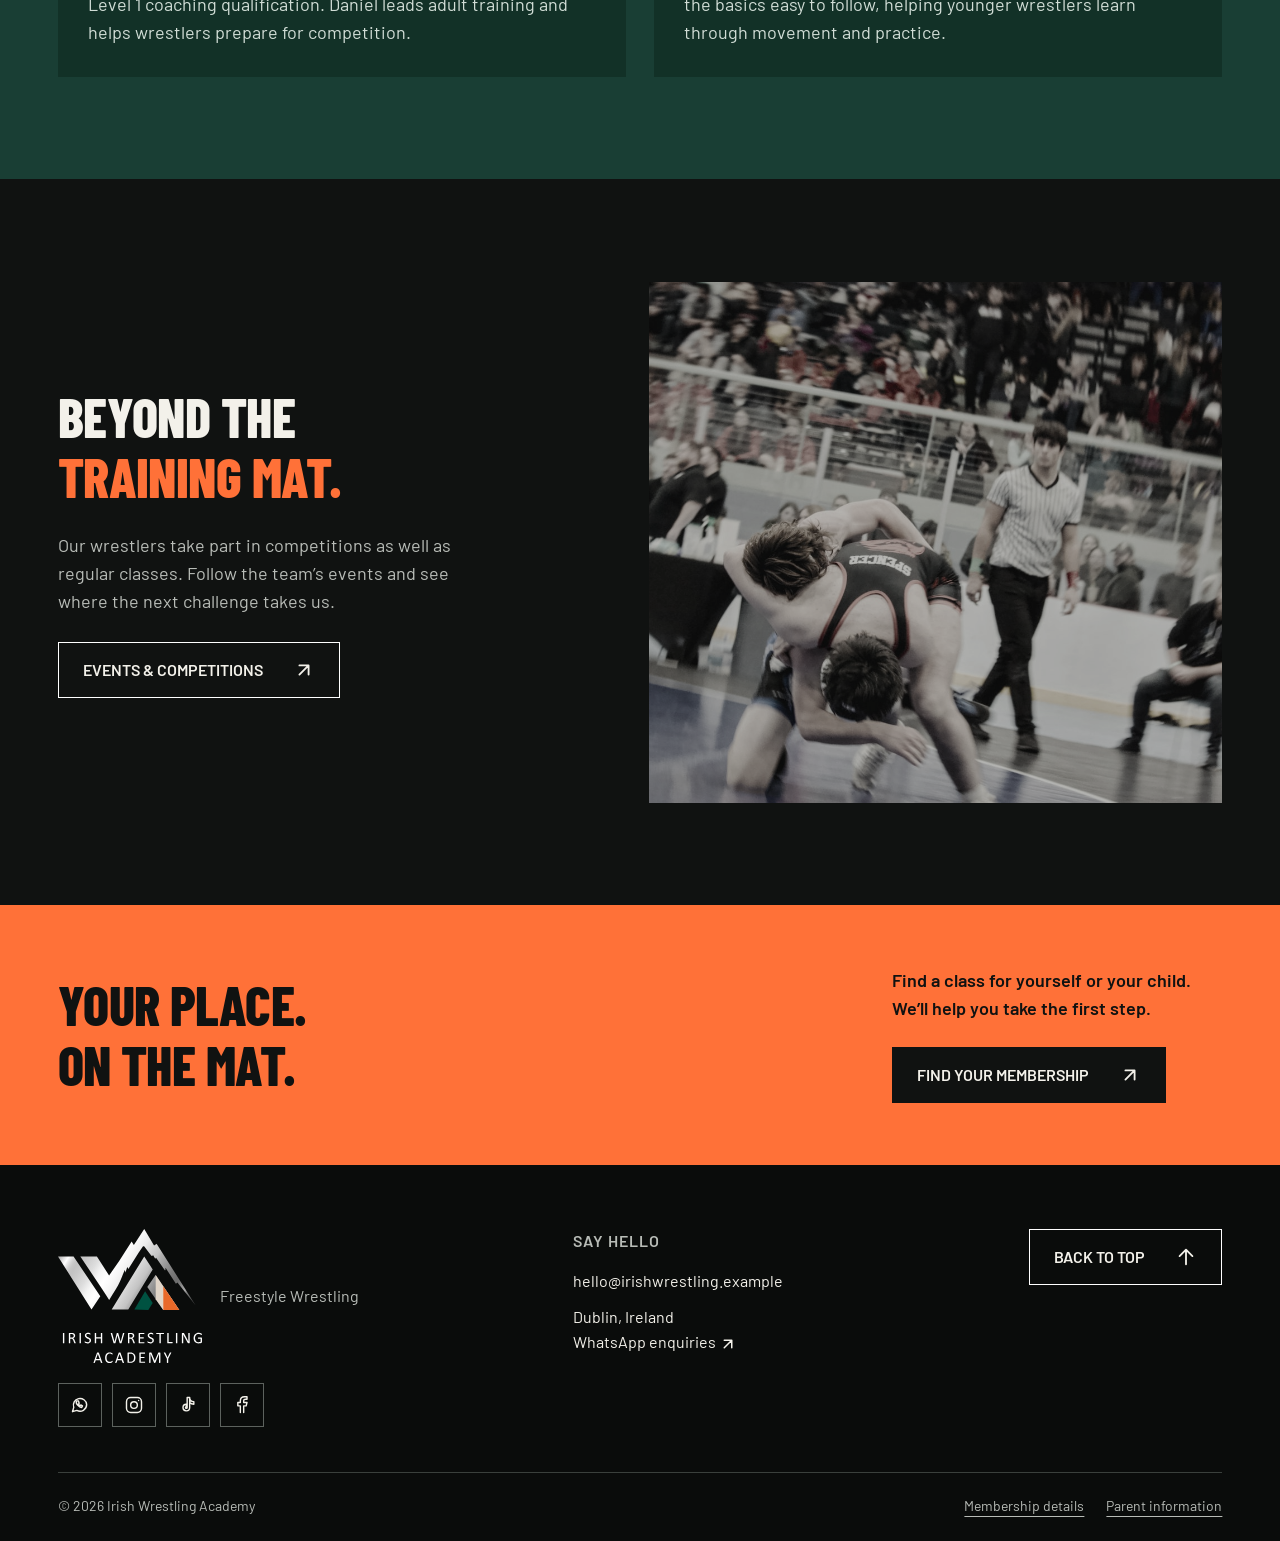
==== commit 1b69f0b2: "logo" ====
--- a/index.html
+++ b/index.html
@@ -26,7 +26,7 @@
         <header class="site-header">
             <div class="container header-inner">
                 <a class="brand" href="index.html" aria-label="Irish Wrestling Academy home">
-                    <img src="images/logo.jpg" alt="" width="640" height="640" />
+                    <img src="images/logo-mark.svg" alt="" width="393" height="232" />
                     <span class="brand__name">Irish Wrestling<br />Academy</span>
                 </a>
                 <button class="menu-toggle" type="button" aria-expanded="false" aria-controls="site-nav">
@@ -259,13 +259,13 @@
                     <div>
                         <a class="footer-brand" href="index.html" aria-label="Irish Wrestling Academy home">
                             <img
-                                src="images/logo.jpg"
-                                alt="Irish Wrestling Academy logo"
-                                width="640"
-                                height="640"
+                                src="images/logo-full.svg"
+                                alt="Irish Wrestling Academy"
+                                width="412"
+                                height="384"
                                 loading="lazy"
                             />
-                            <p><strong>Irish Wrestling Academy</strong><br />Freestyle Wrestling</p>
+                            <p>Freestyle Wrestling</p>
                         </a>
                         <div class="social-links">
                             <a
@@ -318,7 +318,7 @@
                     <p>© 2026 Irish Wrestling Academy</p>
                     <div class="footer-policies">
                         <a href="membership.html#membership-details">Membership details</a>
-                        <a href="contact.html#safeguarding">Parent information</a>
+                        <a href="membership.html#safeguarding">Parent information</a>
                     </div>
                 </div>
             </div>
--- a/css/style.css
+++ b/css/style.css
@@ -292,7 +292,7 @@
 
 .brand img {
     width: 75px;
-    height: 75px;
+    height: auto;
     object-fit: contain;
 }
 
@@ -673,8 +673,8 @@
 }
 
 .footer-brand img {
-    width: 104px;
-    height: 104px;
+    width: 144px;
+    height: auto;
     object-fit: contain;
 }
 
@@ -952,6 +952,7 @@
 }
 
 .timetable tbody th {
+    text-transform: uppercase;
     font-size: 1.25rem;
     padding-top: 22px;
     font-weight: 600;
@@ -1311,7 +1312,7 @@
 
     .brand img {
         width: 65px;
-        height: 65px;
+        height: auto;
     }
 
     .brand__name {
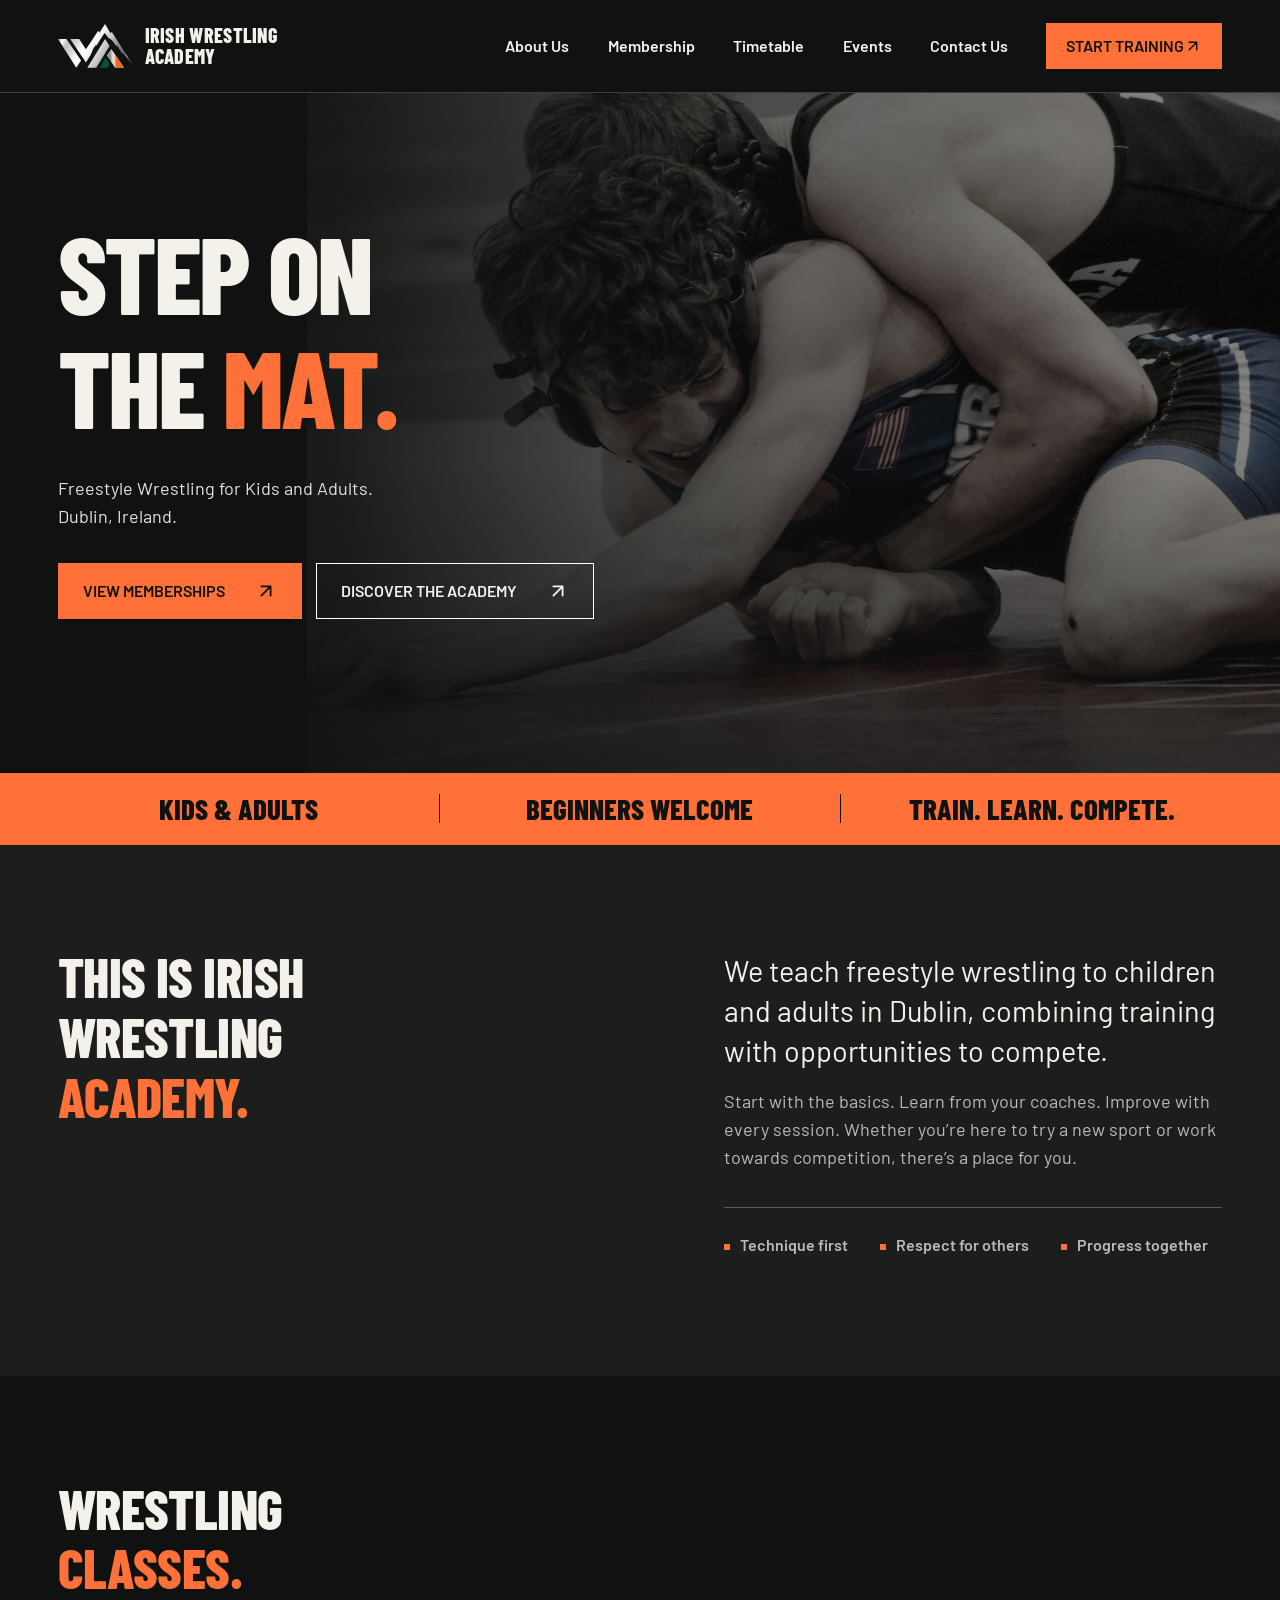
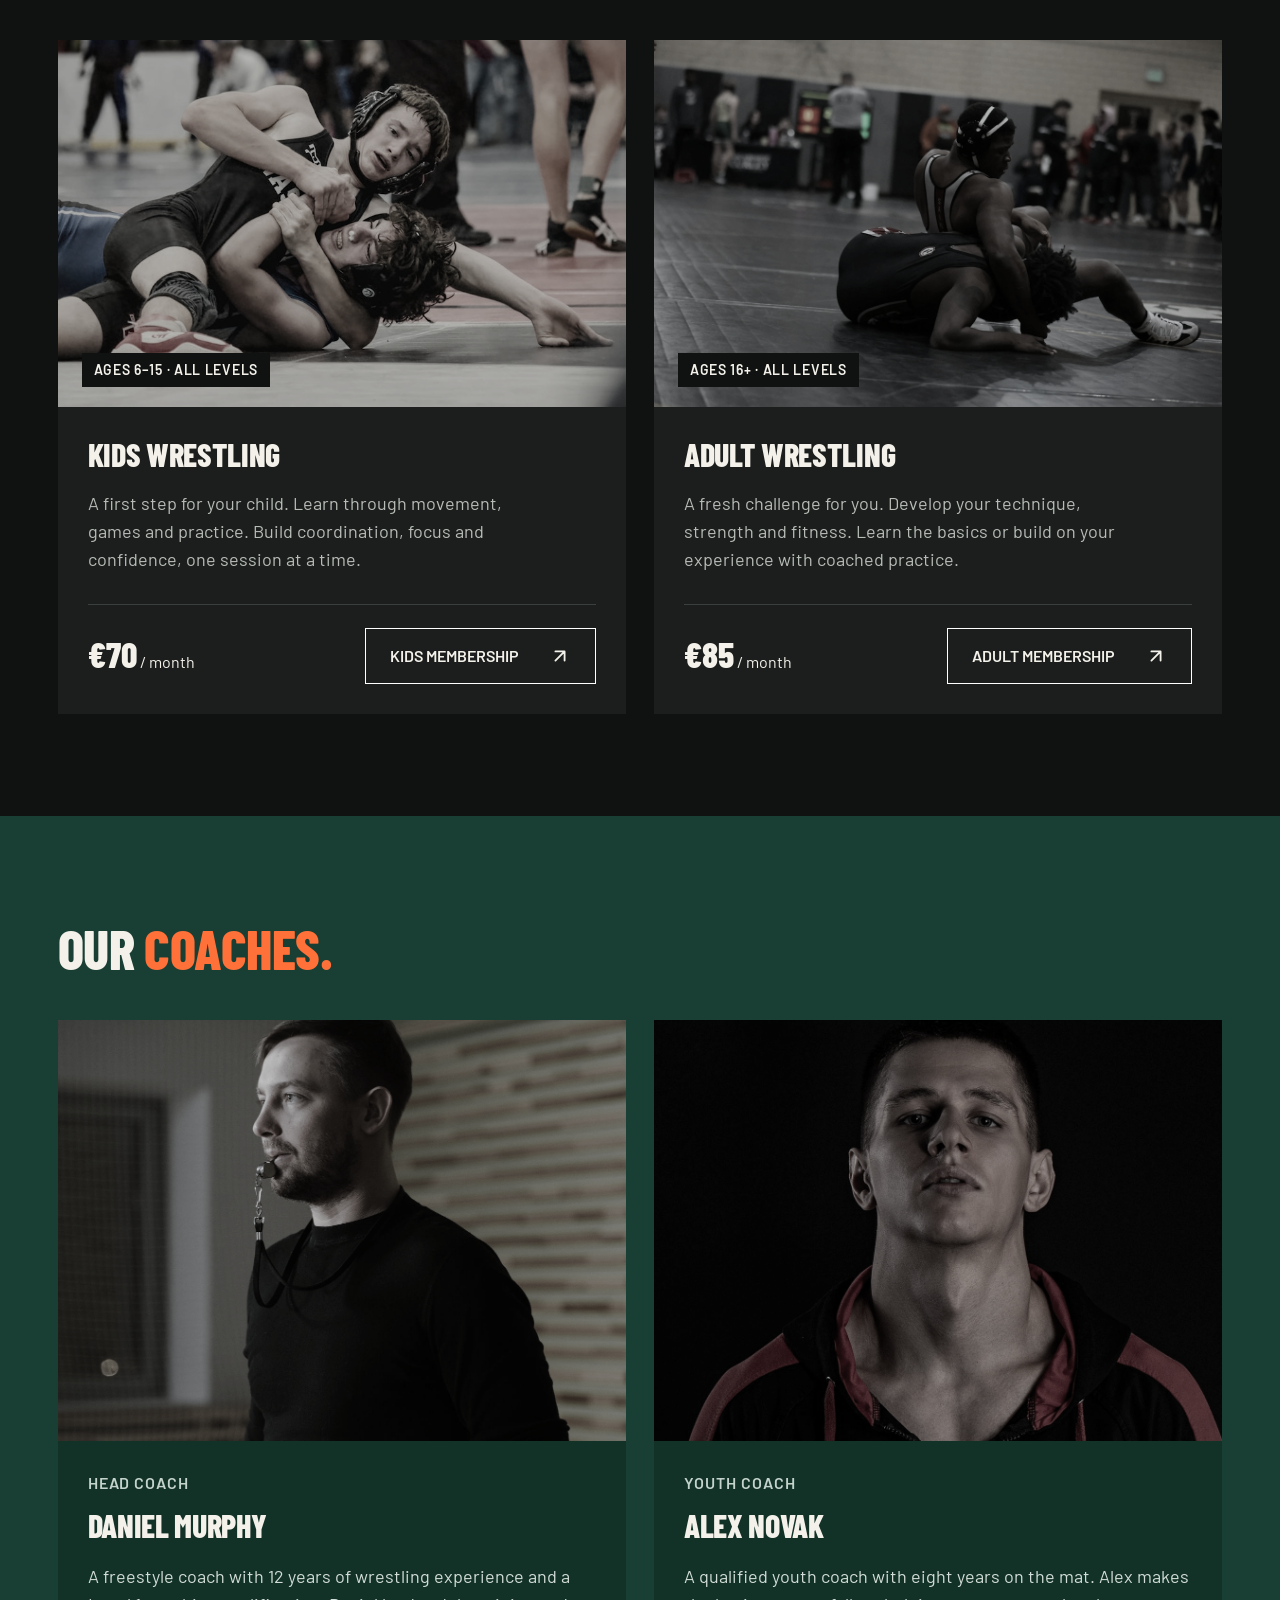
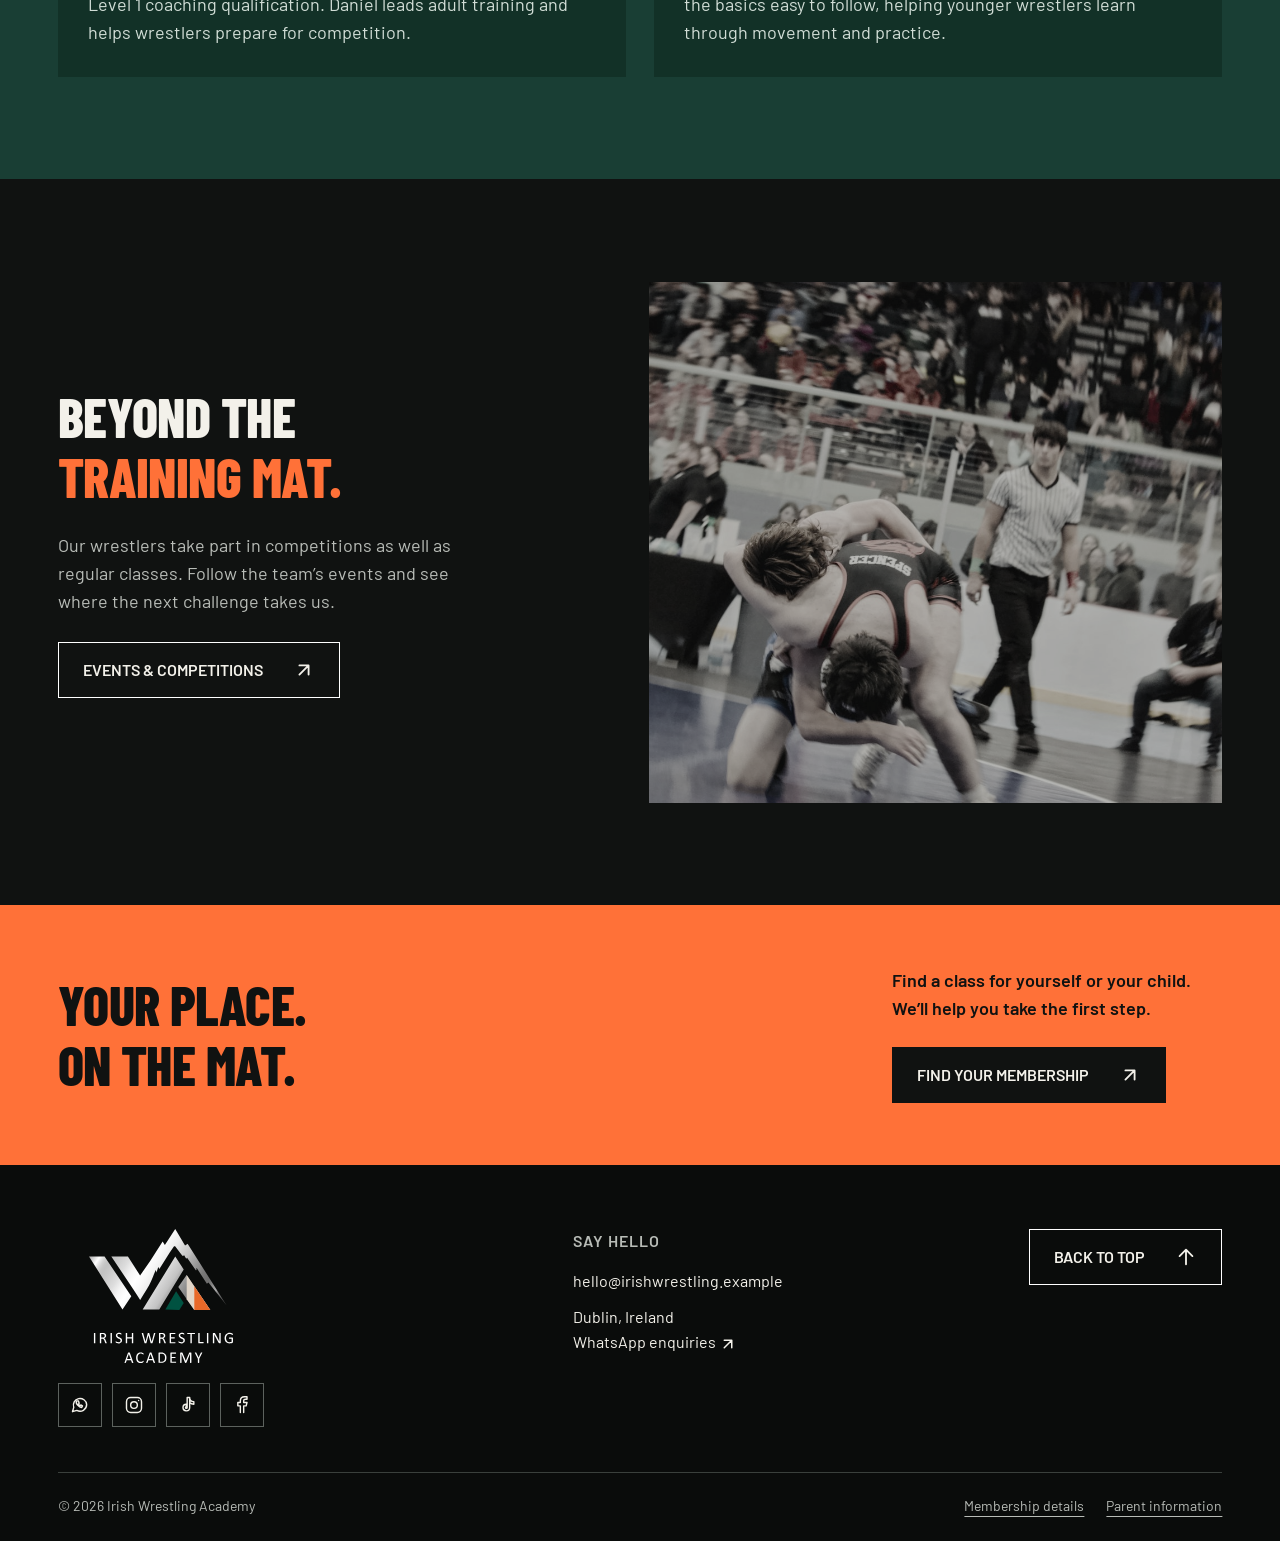
==== commit ceeb25fd: "logo" ====
--- a/index.html
+++ b/index.html
@@ -265,7 +265,6 @@
                                 height="384"
                                 loading="lazy"
                             />
-                            <p>Freestyle Wrestling</p>
                         </a>
                         <div class="social-links">
                             <a
--- a/css/style.css
+++ b/css/style.css
@@ -668,7 +668,9 @@
 .footer-brand {
     display: flex;
     align-items: center;
-    gap: 18px;
+    justify-content: center;
+    width: 206px;
+    max-width: 100%;
     text-decoration: none;
 }
 
